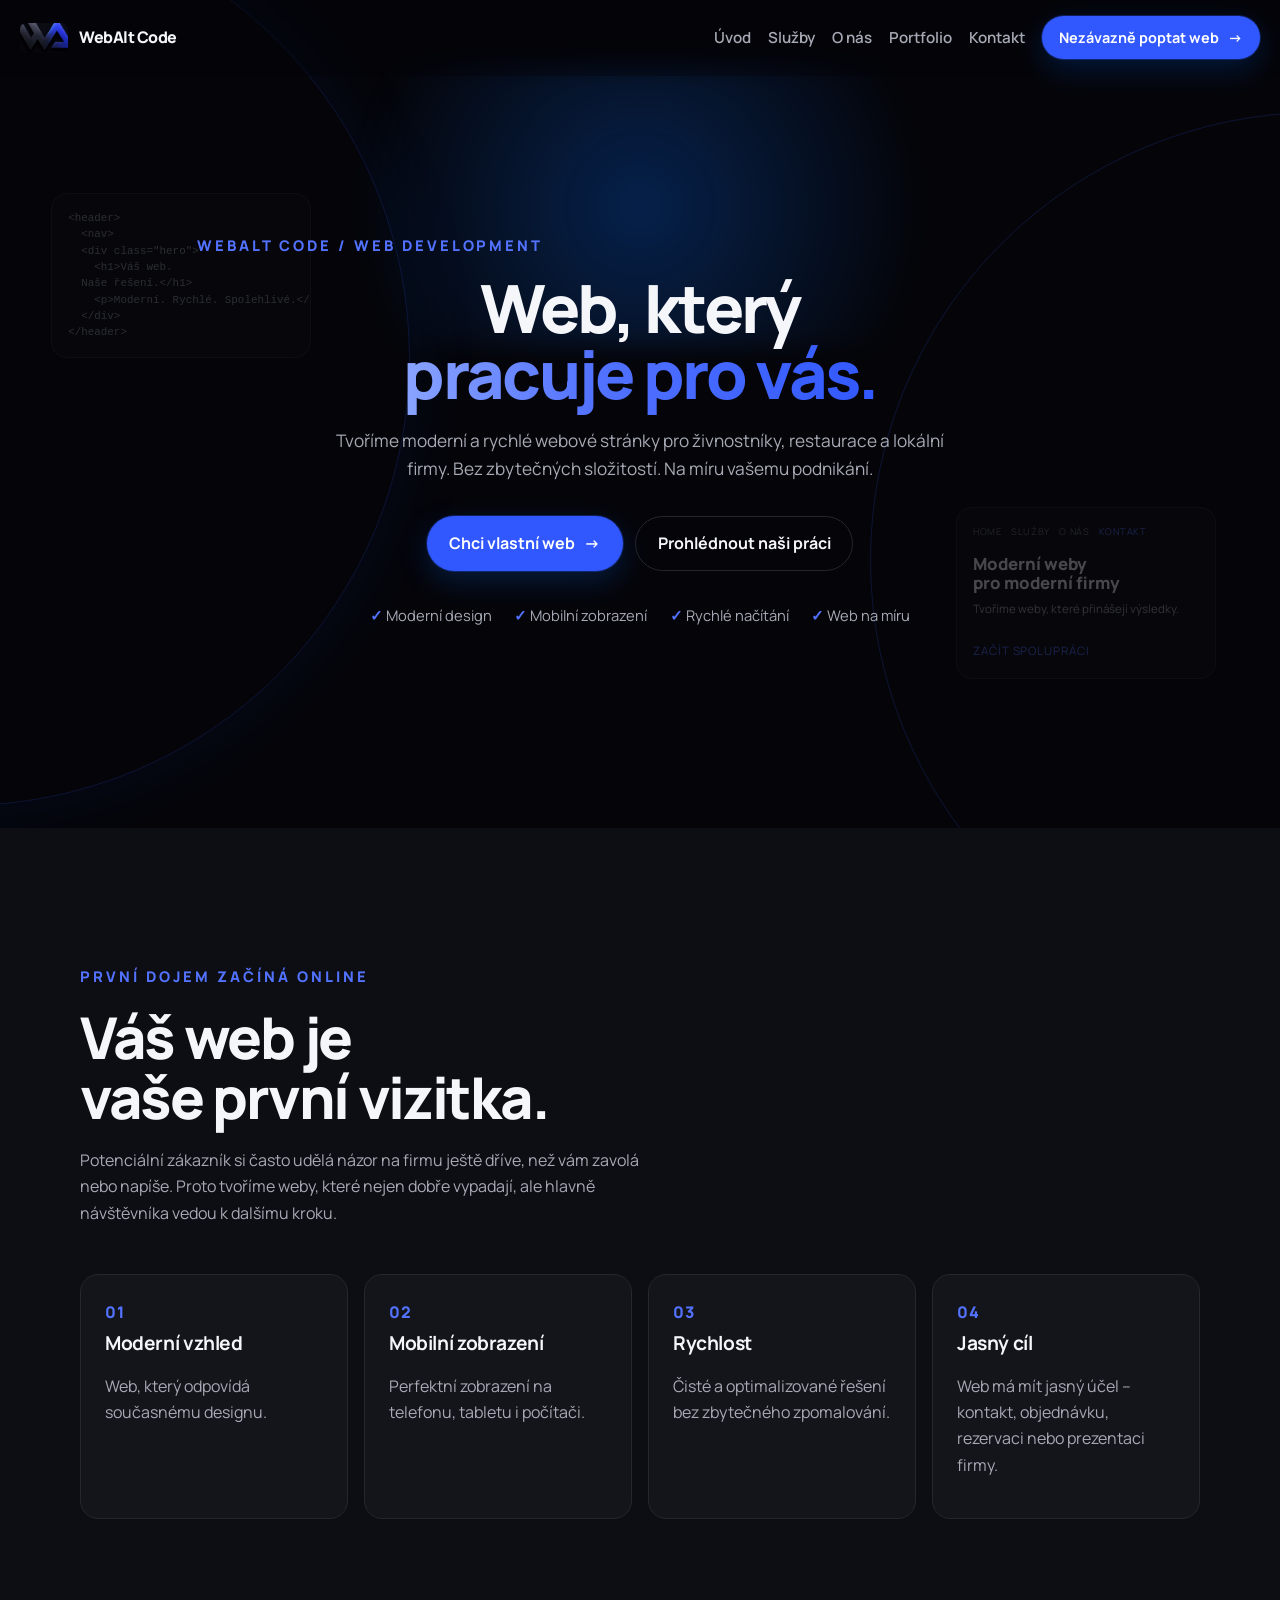
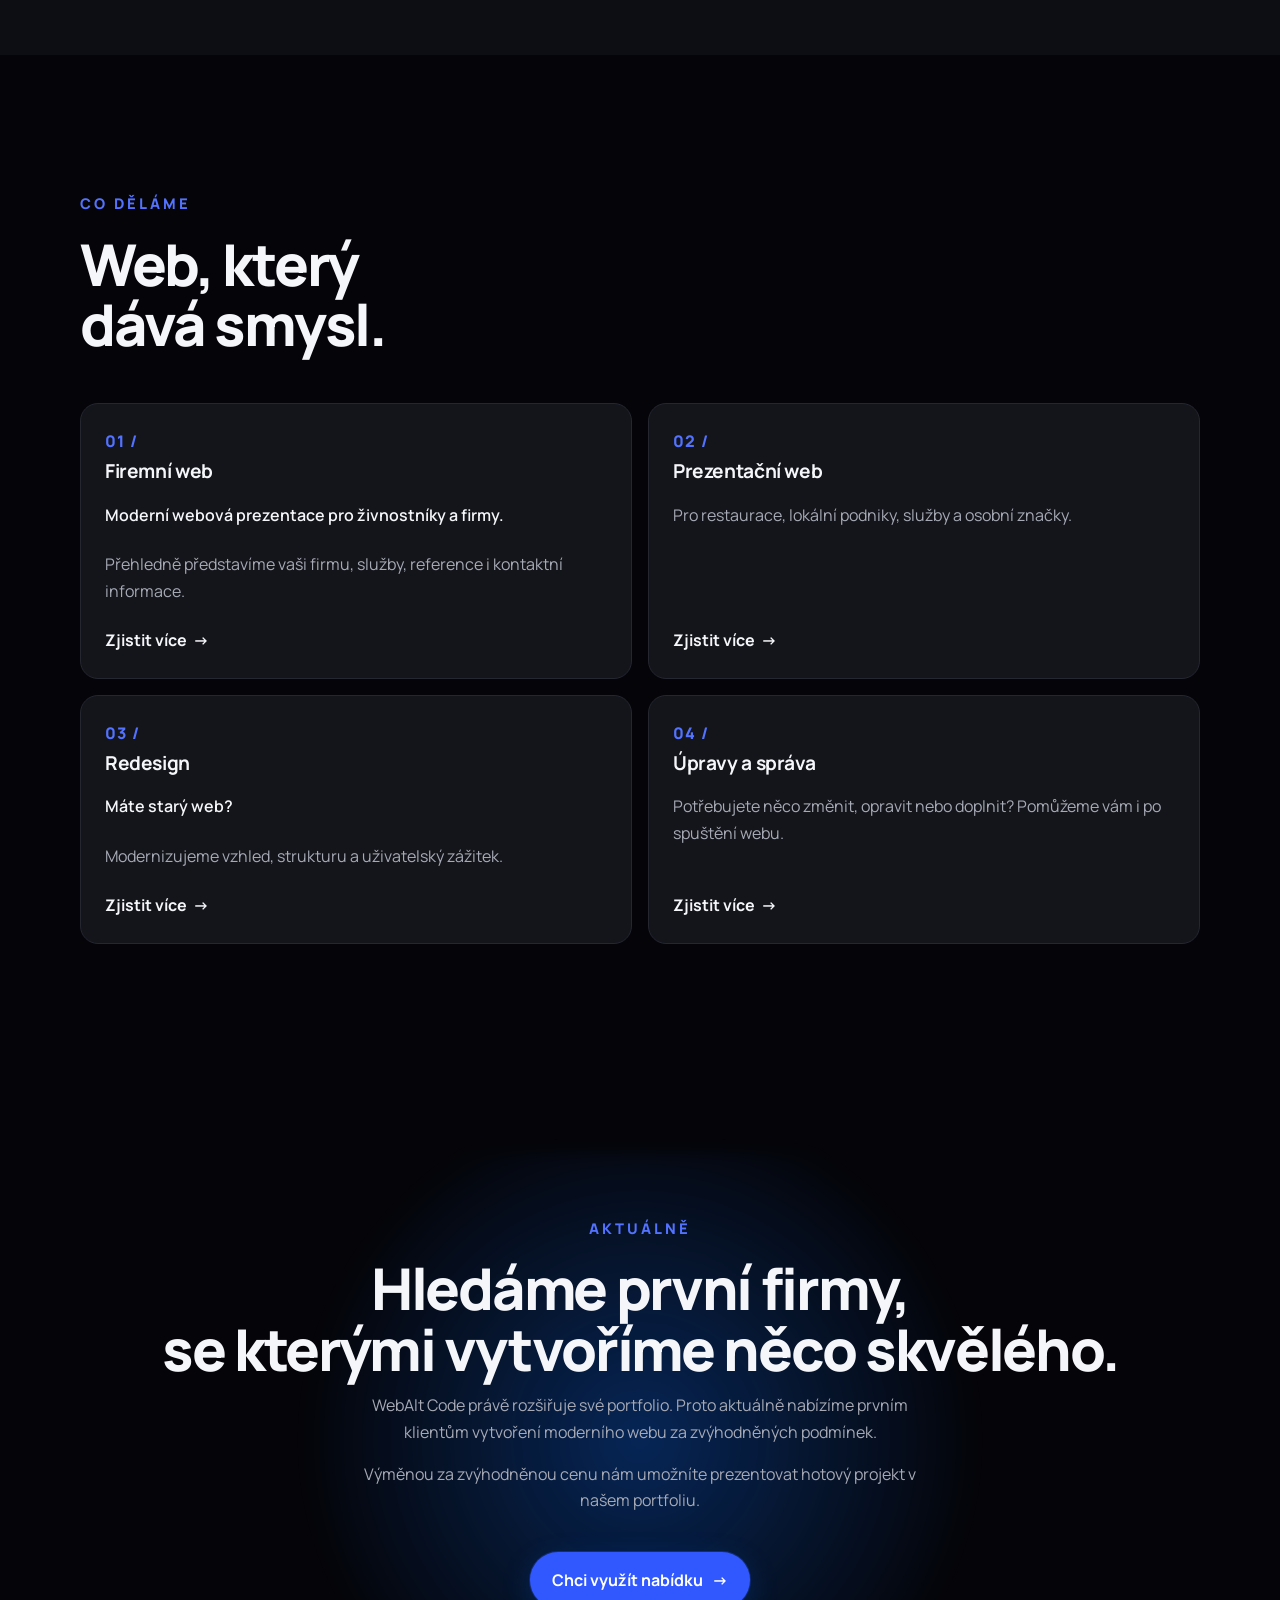
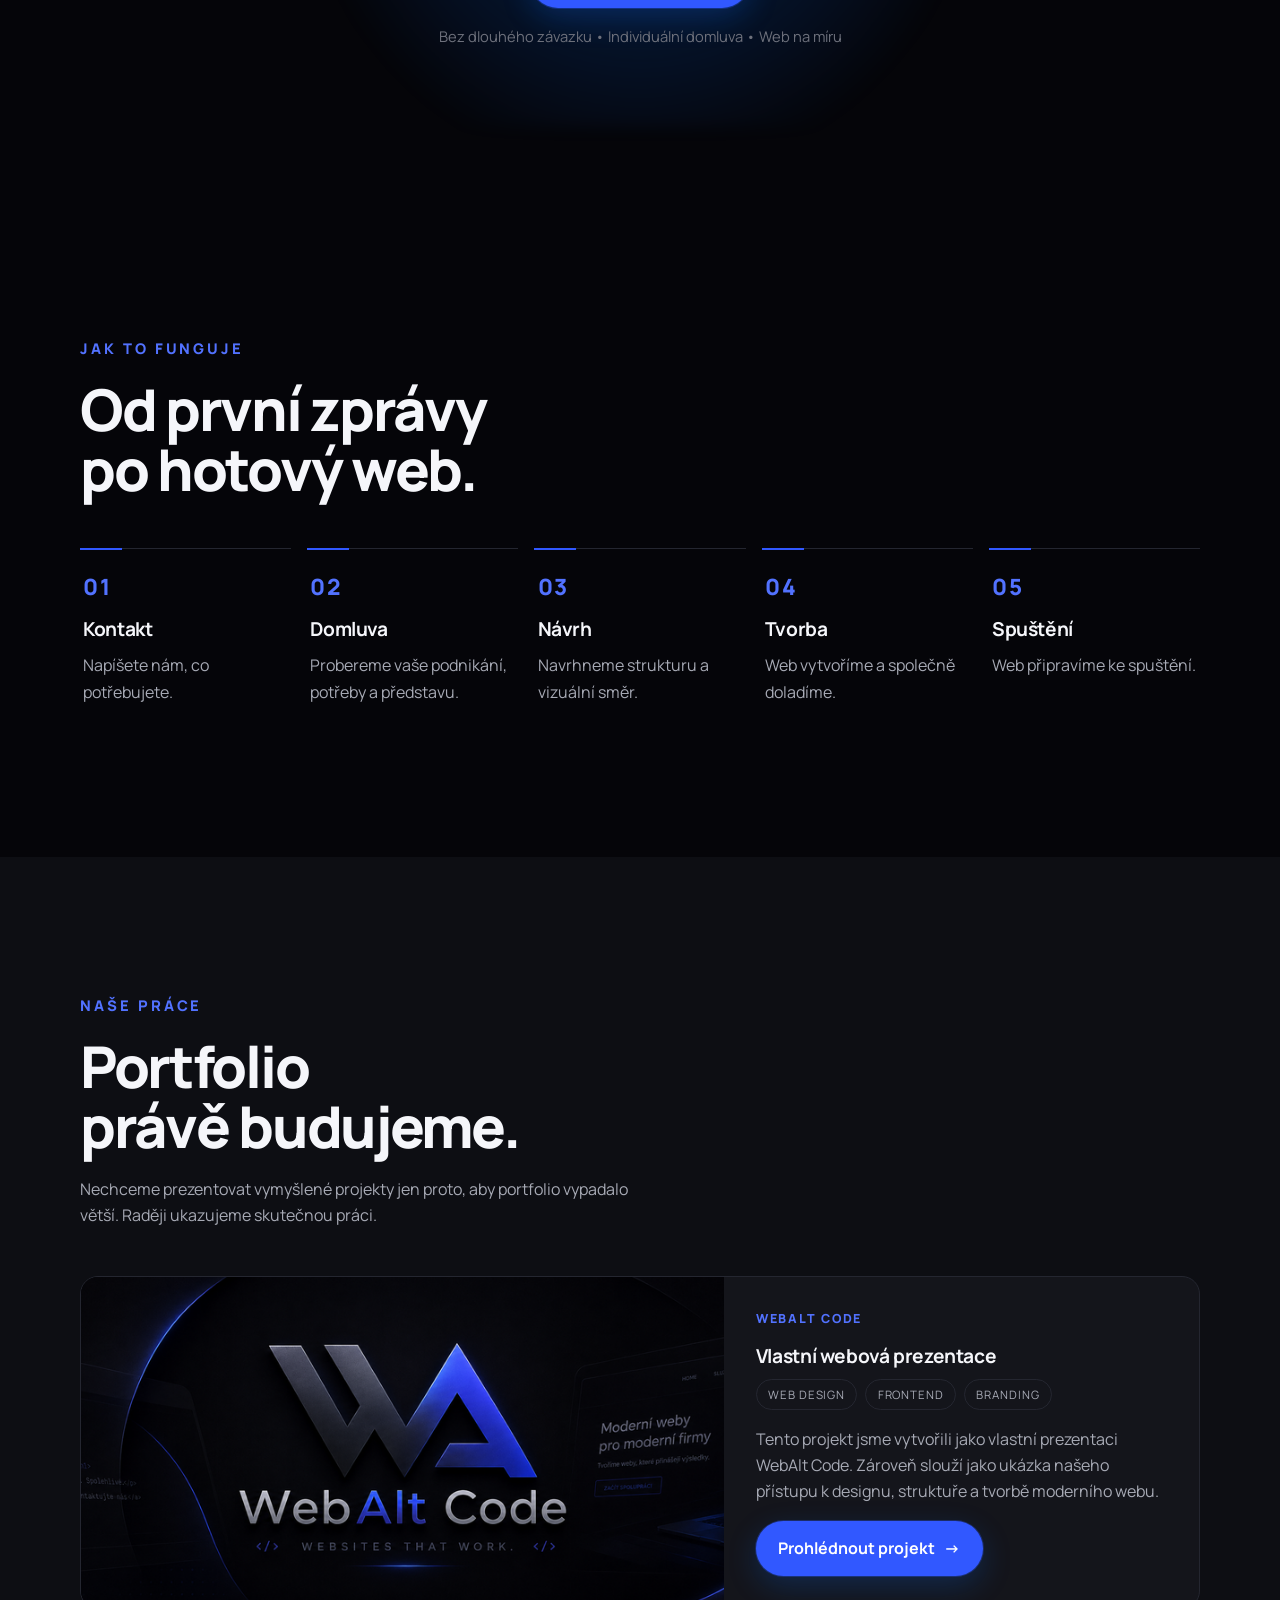
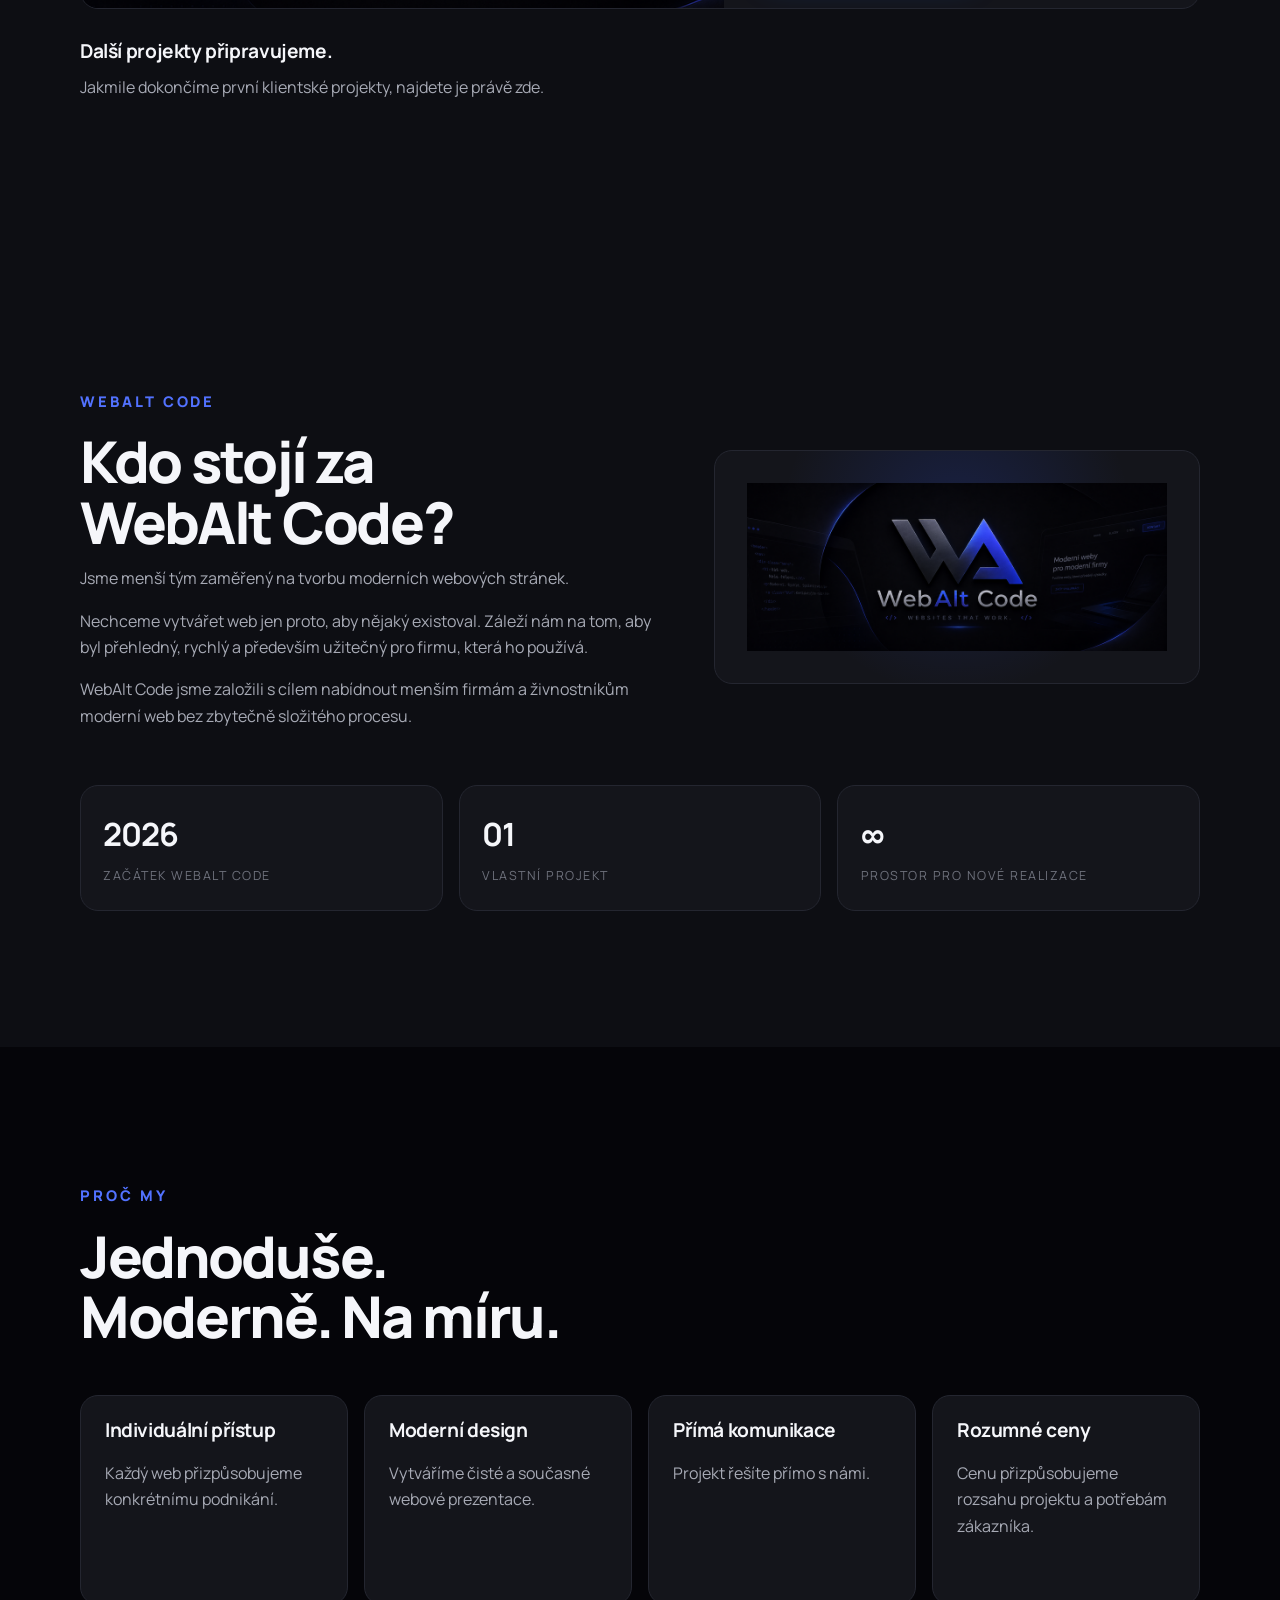
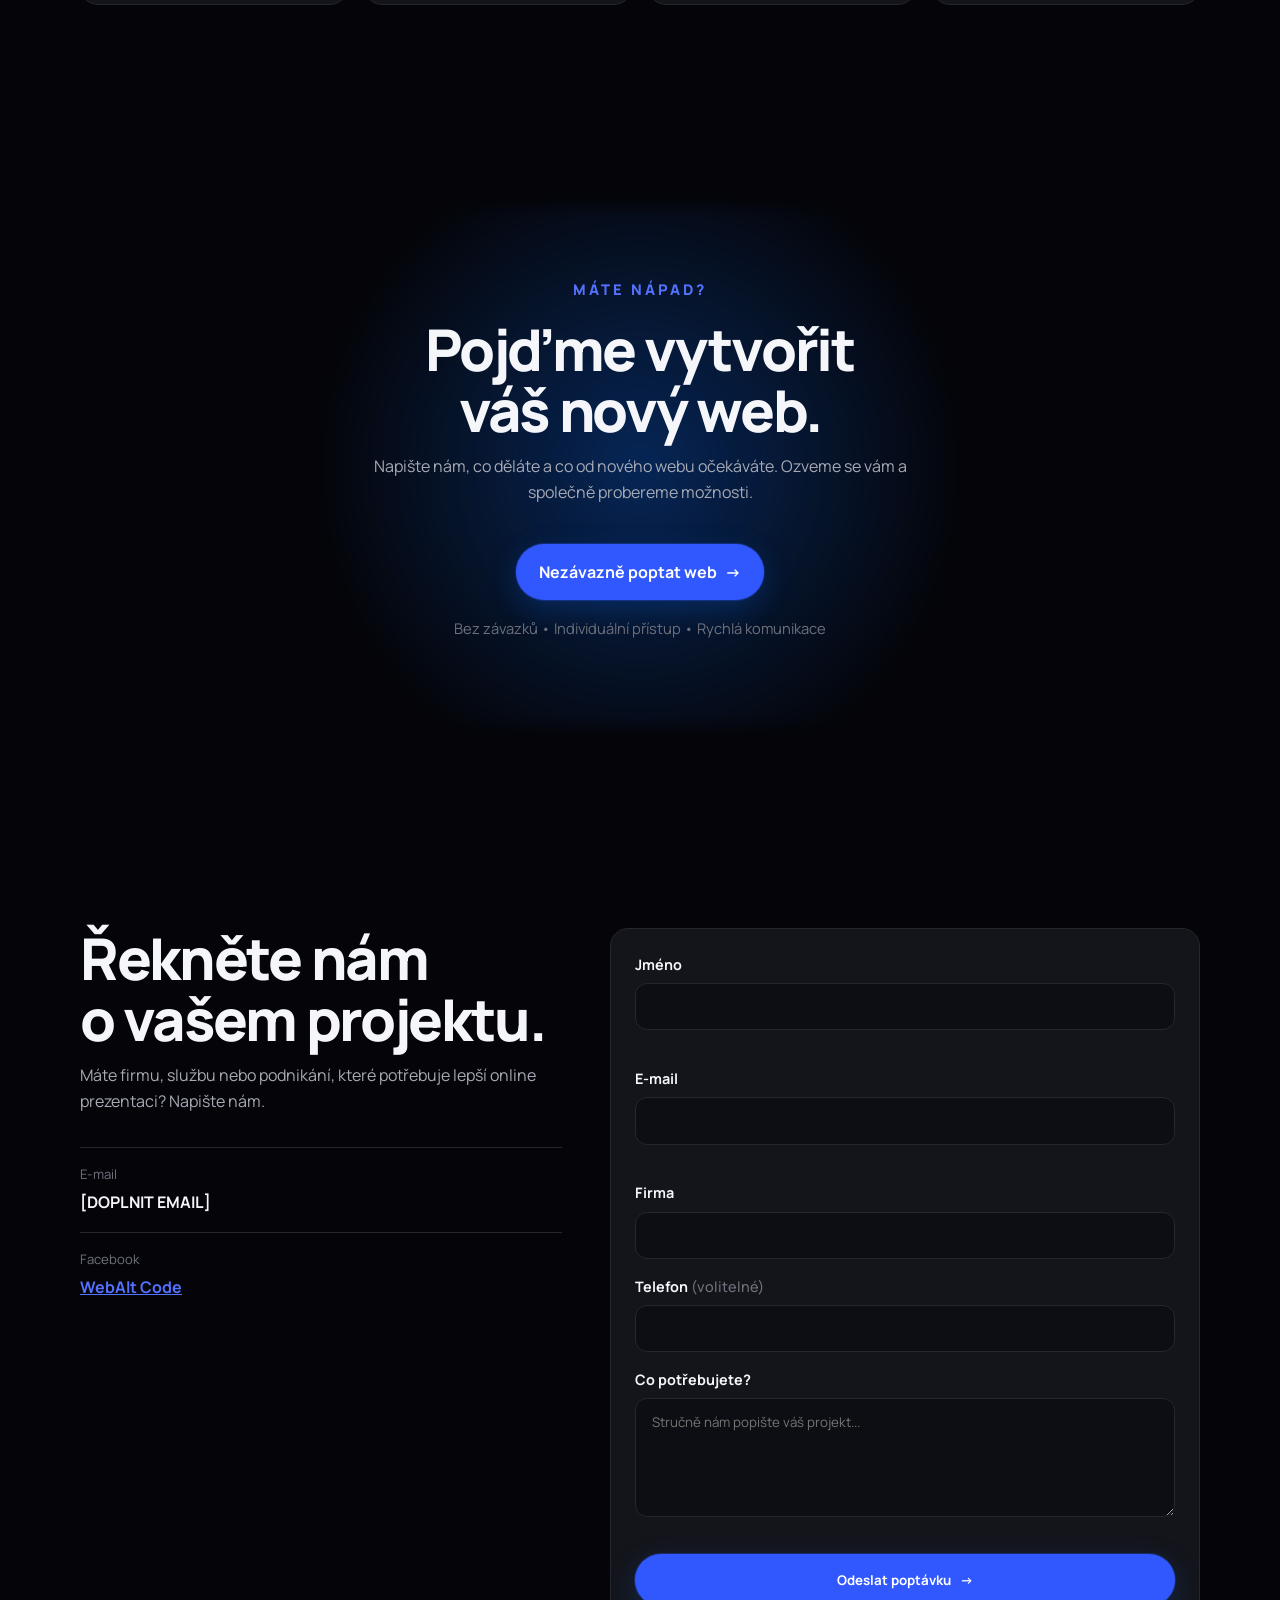
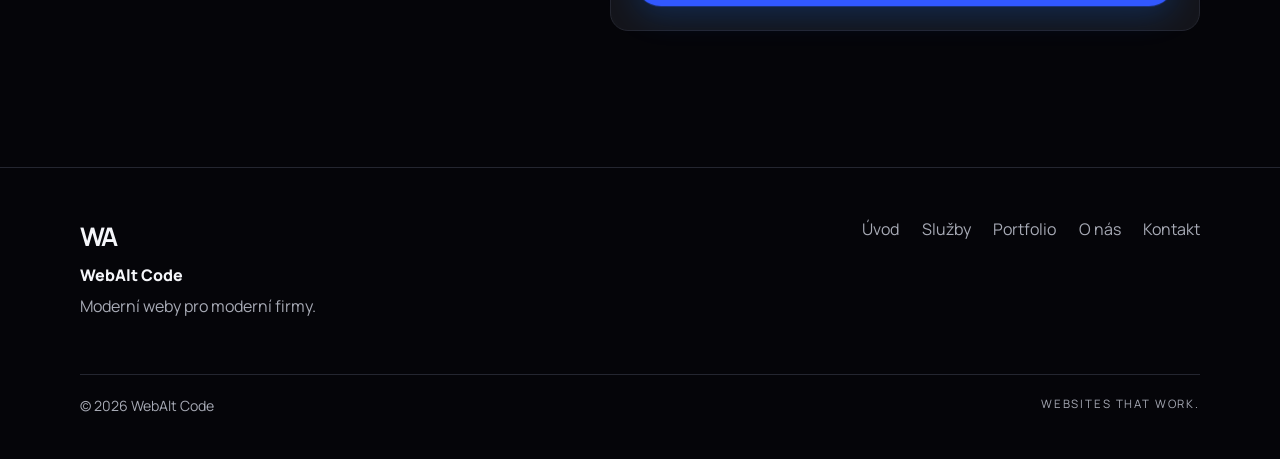
==== index.html @ 5692c3ef "Add files via upload" ====
<!DOCTYPE html>
<html lang="cs">
<head>
  <meta charset="UTF-8">
  <meta name="viewport" content="width=device-width, initial-scale=1.0">
  <title>WebAlt Code | Moderní webové stránky pro firmy a živnostníky</title>
  <meta name="description" content="Tvoříme moderní, rychlé a responzivní webové stránky pro živnostníky, firmy, restaurace a lokální podniky.">
  <meta name="theme-color" content="#050509">
  <link rel="canonical" href="./index.html">

  <!-- Open Graph -->
  <meta property="og:type" content="website">
  <meta property="og:locale" content="cs_CZ">
  <meta property="og:title" content="WebAlt Code | Moderní webové stránky pro firmy a živnostníky">
  <meta property="og:description" content="Tvoříme moderní, rychlé a responzivní webové stránky pro živnostníky, firmy, restaurace a lokální podniky.">
  <meta property="og:image" content="./images/facebook-cover.png">
  <meta property="og:site_name" content="WebAlt Code">

  <!-- Twitter / X -->
  <meta name="twitter:card" content="summary_large_image">
  <meta name="twitter:title" content="WebAlt Code | Moderní webové stránky pro firmy a živnostníky">
  <meta name="twitter:description" content="Tvoříme moderní, rychlé a responzivní webové stránky pro živnostníky, firmy, restaurace a lokální podniky.">
  <meta name="twitter:image" content="./images/facebook-cover.png">

  <link rel="icon" type="image/svg+xml" href="./images/favicon.svg">
  <link rel="preconnect" href="https://fonts.googleapis.com">
  <link rel="preconnect" href="https://fonts.gstatic.com" crossorigin>
  <link href="https://fonts.googleapis.com/css2?family=Manrope:wght@400;500;600;700;800&display=swap" rel="stylesheet">
  <link rel="stylesheet" href="./style.css">
  <script>document.documentElement.classList.add("js");</script>
</head>
<body>
  <!-- Přeskočení navigace pro klávesnici a čtečky -->
  <a class="skip-link" href="#obsah">Přeskočit na obsah</a>

  <header class="site-header" id="site-header">
    <div class="header-inner">
      <a class="brand" href="#uvod" aria-label="WebAlt Code – úvod">
        <span class="brand__mark" aria-hidden="true"></span>
        <span class="brand__name">WebAlt Code</span>
      </a>

      <div class="header-actions">
        <nav class="nav" id="site-nav" aria-label="Hlavní navigace">
          <ul class="nav__list">
            <li><a class="nav__link" href="#uvod">Úvod</a></li>
            <li><a class="nav__link" href="#sluzby">Služby</a></li>
            <li><a class="nav__link" href="#o-nas">O nás</a></li>
            <li><a class="nav__link" href="#portfolio">Portfolio</a></li>
            <li><a class="nav__link" href="#kontakt">Kontakt</a></li>
            <li class="nav__cta">
              <a class="btn btn--primary" href="#kontakt">
                Nezávazně poptat web
                <span class="btn__arrow" aria-hidden="true">→</span>
              </a>
            </li>
          </ul>
        </nav>

        <a class="btn btn--primary btn--header" href="#kontakt">
          Nezávazně poptat web
          <span class="btn__arrow" aria-hidden="true">→</span>
        </a>
      </div>

      <button class="menu-toggle" id="menu-toggle" type="button" aria-expanded="false" aria-controls="site-nav" aria-label="Otevřít menu">
        <span></span>
        <span></span>
        <span></span>
      </button>
    </div>
  </header>

  <main id="obsah">
    <!-- HERO -->
    <section class="hero" id="uvod">
      <div class="hero__glow" aria-hidden="true"></div>
      <div class="hero__arc hero__arc--left" aria-hidden="true"></div>
      <div class="hero__arc hero__arc--right" aria-hidden="true"></div>

      <!-- Decentní vizuální scéna inspirovaná Facebook bannerem značky -->
      <aside class="hero__scene hero__scene--code" aria-hidden="true">
        <pre class="code-panel"><code>&lt;header&gt;
  &lt;nav&gt;
  &lt;div class="hero"&gt;
    &lt;h1&gt;Váš web.
  Naše řešení.&lt;/h1&gt;
    &lt;p&gt;Moderní. Rychlé. Spolehlivé.&lt;/p&gt;
  &lt;/div&gt;
&lt;/header&gt;</code></pre>
      </aside>
      <aside class="hero__scene hero__scene--ui" aria-hidden="true">
        <div class="ui-panel">
          <div class="ui-panel__bar">
            <span>HOME</span><span>SLUŽBY</span><span>O NÁS</span><span class="is-accent">KONTAKT</span>
          </div>
          <p class="ui-panel__title">Moderní weby<br>pro moderní firmy</p>
          <p class="ui-panel__text">Tvoříme weby, které přinášejí výsledky.</p>
          <span class="ui-panel__chip">ZAČÍT SPOLUPRÁCI</span>
        </div>
      </aside>

      <div class="container hero__content">
        <p class="eyebrow reveal">WEBALT CODE / WEB DEVELOPMENT</p>
        <h1 class="hero__title reveal">
          Web, který<br>
          <span class="text-accent">pracuje pro vás.</span>
        </h1>
        <p class="hero__lead reveal">
          Tvoříme moderní a rychlé webové stránky pro živnostníky, restaurace a lokální firmy. Bez zbytečných složitostí. Na míru vašemu podnikání.
        </p>
        <div class="hero__actions reveal">
          <a class="btn btn--primary" href="#kontakt">
            Chci vlastní web
            <span class="btn__arrow" aria-hidden="true">→</span>
          </a>
          <a class="btn btn--ghost" href="#portfolio">Prohlédnout naši práci</a>
        </div>
        <ul class="hero__perks reveal">
          <li>Moderní design</li>
          <li>Mobilní zobrazení</li>
          <li>Rychlé načítání</li>
          <li>Web na míru</li>
        </ul>
      </div>
    </section>

    <!-- PROČ WEB -->
    <section class="section section--alt" id="proc-web">
      <div class="container">
        <div class="section-head reveal">
          <p class="eyebrow">PRVNÍ DOJEM ZAČÍNÁ ONLINE</p>
          <h2>Váš web je<br>vaše první vizitka.</h2>
          <p class="section-head__text">
            Potenciální zákazník si často udělá názor na firmu ještě dříve, než vám zavolá nebo napíše. Proto tvoříme weby, které nejen dobře vypadají, ale hlavně návštěvníka vedou k dalšímu kroku.
          </p>
        </div>
        <div class="card-grid">
          <article class="info-card reveal">
            <span class="info-card__num">01</span>
            <h3>Moderní vzhled</h3>
            <p>Web, který odpovídá současnému designu.</p>
          </article>
          <article class="info-card reveal">
            <span class="info-card__num">02</span>
            <h3>Mobilní zobrazení</h3>
            <p>Perfektní zobrazení na telefonu, tabletu i počítači.</p>
          </article>
          <article class="info-card reveal">
            <span class="info-card__num">03</span>
            <h3>Rychlost</h3>
            <p>Čisté a optimalizované řešení bez zbytečného zpomalování.</p>
          </article>
          <article class="info-card reveal">
            <span class="info-card__num">04</span>
            <h3>Jasný cíl</h3>
            <p>Web má mít jasný účel – kontakt, objednávku, rezervaci nebo prezentaci firmy.</p>
          </article>
        </div>
      </div>
    </section>

    <!-- SLUŽBY -->
    <section class="section" id="sluzby">
      <div class="container">
        <div class="section-head reveal">
          <p class="eyebrow">CO DĚLÁME</p>
          <h2>Web, který<br>dává smysl.</h2>
        </div>
        <div class="service-grid">
          <article class="service-card reveal">
            <span class="service-card__index">01 /</span>
            <h3>Firemní web</h3>
            <p class="service-card__lead">Moderní webová prezentace pro živnostníky a firmy.</p>
            <p>Přehledně představíme vaši firmu, služby, reference i kontaktní informace.</p>
            <a class="text-link" href="#kontakt">Zjistit více <span aria-hidden="true">→</span></a>
          </article>
          <article class="service-card reveal">
            <span class="service-card__index">02 /</span>
            <h3>Prezentační web</h3>
            <p>Pro restaurace, lokální podniky, služby a osobní značky.</p>
            <a class="text-link" href="#kontakt">Zjistit více <span aria-hidden="true">→</span></a>
          </article>
          <article class="service-card reveal">
            <span class="service-card__index">03 /</span>
            <h3>Redesign</h3>
            <p class="service-card__lead">Máte starý web?</p>
            <p>Modernizujeme vzhled, strukturu a uživatelský zážitek.</p>
            <a class="text-link" href="#kontakt">Zjistit více <span aria-hidden="true">→</span></a>
          </article>
          <article class="service-card reveal">
            <span class="service-card__index">04 /</span>
            <h3>Úpravy a správa</h3>
            <p>Potřebujete něco změnit, opravit nebo doplnit? Pomůžeme vám i po spuštění webu.</p>
            <a class="text-link" href="#kontakt">Zjistit více <span aria-hidden="true">→</span></a>
          </article>
        </div>
      </div>
    </section>

    <!-- PRVNÍ KLIENTI -->
    <section class="offer" id="nabidka">
      <div class="offer__glow" aria-hidden="true"></div>
      <div class="container offer__inner reveal">
        <p class="eyebrow">AKTUÁLNĚ</p>
        <h2>Hledáme první firmy,<br>se kterými vytvoříme něco skvělého.</h2>
        <p>
          WebAlt Code právě rozšiřuje své portfolio. Proto aktuálně nabízíme prvním klientům vytvoření moderního webu za zvýhodněných podmínek.
        </p>
        <p>
          Výměnou za zvýhodněnou cenu nám umožníte prezentovat hotový projekt v našem portfoliu.
        </p>
        <a class="btn btn--primary" href="#kontakt" data-prefill="Mám zájem o nabídku pro první klienty.">
          Chci využít nabídku
          <span class="btn__arrow" aria-hidden="true">→</span>
        </a>
        <p class="micro-copy">Bez dlouhého závazku • Individuální domluva • Web na míru</p>
      </div>
    </section>

    <!-- JAK TO FUNGUJE -->
    <section class="section" id="spoluprace">
      <div class="container">
        <div class="section-head reveal">
          <p class="eyebrow">JAK TO FUNGUJE</p>
          <h2>Od první zprávy<br>po hotový web.</h2>
        </div>
        <ol class="timeline">
          <li class="timeline__item reveal">
            <span class="timeline__num">01</span>
            <div>
              <h3>Kontakt</h3>
              <p>Napíšete nám, co potřebujete.</p>
            </div>
          </li>
          <li class="timeline__item reveal">
            <span class="timeline__num">02</span>
            <div>
              <h3>Domluva</h3>
              <p>Probereme vaše podnikání, potřeby a představu.</p>
            </div>
          </li>
          <li class="timeline__item reveal">
            <span class="timeline__num">03</span>
            <div>
              <h3>Návrh</h3>
              <p>Navrhneme strukturu a vizuální směr.</p>
            </div>
          </li>
          <li class="timeline__item reveal">
            <span class="timeline__num">04</span>
            <div>
              <h3>Tvorba</h3>
              <p>Web vytvoříme a společně doladíme.</p>
            </div>
          </li>
          <li class="timeline__item reveal">
            <span class="timeline__num">05</span>
            <div>
              <h3>Spuštění</h3>
              <p>Web připravíme ke spuštění.</p>
            </div>
          </li>
        </ol>
      </div>
    </section>

    <!-- PORTFOLIO -->
    <section class="section section--alt" id="portfolio">
      <div class="container">
        <div class="section-head reveal">
          <p class="eyebrow">NAŠE PRÁCE</p>
          <h2>Portfolio<br>právě budujeme.</h2>
          <p class="section-head__text">
            Nechceme prezentovat vymyšlené projekty jen proto, aby portfolio vypadalo větší. Raději ukazujeme skutečnou práci.
          </p>
        </div>

        <article class="portfolio-card reveal">
          <div class="portfolio-card__visual" data-parallax>
            <img src="./images/facebook-cover.png" alt="Vizuál webu WebAlt Code – logo WA, tmavé pozadí a modré světlo" width="1983" height="793" loading="lazy">
          </div>
          <div class="portfolio-card__body">
            <p class="portfolio-card__name">WEBALT CODE</p>
            <h3>Vlastní webová prezentace</h3>
            <ul class="tags">
              <li>WEB DESIGN</li>
              <li>FRONTEND</li>
              <li>BRANDING</li>
            </ul>
            <p>
              Tento projekt jsme vytvořili jako vlastní prezentaci WebAlt Code. Zároveň slouží jako ukázka našeho přístupu k designu, struktuře a tvorbě moderního webu.
            </p>
            <a class="btn btn--primary" href="#uvod">
              Prohlédnout projekt
              <span class="btn__arrow" aria-hidden="true">→</span>
            </a>
          </div>
        </article>

        <div class="portfolio-note reveal">
          <h3>Další projekty připravujeme.</h3>
          <p>Jakmile dokončíme první klientské projekty, najdete je právě zde.</p>
        </div>
      </div>
    </section>

    <!-- O NÁS -->
    <section class="section" id="o-nas">
      <div class="container about">
        <div class="about__copy reveal">
          <p class="eyebrow">WEBALT CODE</p>
          <h2>Kdo stojí za<br>WebAlt Code?</h2>
          <p>Jsme menší tým zaměřený na tvorbu moderních webových stránek.</p>
          <p>Nechceme vytvářet web jen proto, aby nějaký existoval. Záleží nám na tom, aby byl přehledný, rychlý a především užitečný pro firmu, která ho používá.</p>
          <p>WebAlt Code jsme založili s cílem nabídnout menším firmám a živnostníkům moderní web bez zbytečně složitého procesu.</p>
        </div>
        <div class="about__visual reveal">
          <img src="./images/facebook-cover.png" alt="Logo WebAlt Code" width="1983" height="793" loading="lazy">
        </div>
      </div>
      <div class="container facts">
        <article class="fact reveal">
          <strong>2026</strong>
          <span>ZAČÁTEK WEBALT CODE</span>
        </article>
        <article class="fact reveal">
          <strong>01</strong>
          <span>VLASTNÍ PROJEKT</span>
        </article>
        <article class="fact reveal">
          <strong>∞</strong>
          <span>PROSTOR PRO NOVÉ REALIZACE</span>
        </article>
      </div>
    </section>

    <!-- PROČ MY -->
    <section class="section section--alt" id="proc-my">
      <div class="container">
        <div class="section-head reveal">
          <p class="eyebrow">PROČ MY</p>
          <h2>Jednoduše.<br>Moderně. Na míru.</h2>
        </div>
        <div class="why-grid">
          <article class="why-card reveal">
            <h3>Individuální přístup</h3>
            <p>Každý web přizpůsobujeme konkrétnímu podnikání.</p>
          </article>
          <article class="why-card reveal">
            <h3>Moderní design</h3>
            <p>Vytváříme čisté a současné webové prezentace.</p>
          </article>
          <article class="why-card reveal">
            <h3>Přímá komunikace</h3>
            <p>Projekt řešíte přímo s námi.</p>
          </article>
          <article class="why-card reveal">
            <h3>Rozumné ceny</h3>
            <p>Cenu přizpůsobujeme rozsahu projektu a potřebám zákazníka.</p>
          </article>
        </div>
      </div>
    </section>

    <!-- HLAVNÍ CTA -->
    <section class="final-cta" id="poptavka">
      <div class="final-cta__glow" aria-hidden="true"></div>
      <div class="container final-cta__inner reveal">
        <p class="eyebrow">MÁTE NÁPAD?</p>
        <h2>Pojďme vytvořit<br>váš nový web.</h2>
        <p>Napište nám, co děláte a co od nového webu očekáváte. Ozveme se vám a společně probereme možnosti.</p>
        <a class="btn btn--primary" href="#kontakt">
          Nezávazně poptat web
          <span class="btn__arrow" aria-hidden="true">→</span>
        </a>
        <p class="micro-copy">Bez závazků • Individuální přístup • Rychlá komunikace</p>
      </div>
    </section>

    <!-- KONTAKT -->
    <section class="section" id="kontakt">
      <div class="container contact">
        <div class="contact__info reveal">
          <h2>Řekněte nám<br>o vašem projektu.</h2>
          <p>Máte firmu, službu nebo podnikání, které potřebuje lepší online prezentaci? Napište nám.</p>
          <ul class="contact-list">
            <li>
              <span>E-mail</span>
              <strong>[DOPLNIT EMAIL]</strong>
            </li>
            <li>
              <span>Facebook</span>
              <a href="https://www.facebook.com/profile.php?id=61593033209825&locale=cs_CZ" target="_blank" rel="noopener noreferrer">WebAlt Code</a>
            </li>
          </ul>
        </div>

        <form class="contact-form reveal" id="contact-form" novalidate>
          <div class="form-row">
            <label for="name">Jméno</label>
            <input id="name" name="name" type="text" autocomplete="name" required>
            <p class="field-error" data-error-for="name"></p>
          </div>
          <div class="form-row">
            <label for="email">E-mail</label>
            <input id="email" name="email" type="email" autocomplete="email" required>
            <p class="field-error" data-error-for="email"></p>
          </div>
          <div class="form-row">
            <label for="company">Firma</label>
            <input id="company" name="company" type="text" autocomplete="organization">
          </div>
          <div class="form-row">
            <label for="phone">Telefon <span class="optional">(volitelné)</span></label>
            <input id="phone" name="phone" type="tel" autocomplete="tel">
          </div>
          <div class="form-row">
            <label for="message">Co potřebujete?</label>
            <textarea id="message" name="message" rows="5" required placeholder="Stručně nám popište váš projekt..."></textarea>
            <p class="field-error" data-error-for="message"></p>
          </div>
          <button class="btn btn--primary btn--full" type="submit">
            Odeslat poptávku
            <span class="btn__arrow" aria-hidden="true">→</span>
          </button>
          <p class="form-success" id="form-success" role="status" aria-live="polite" hidden>
            Děkujeme za zprávu. Ozveme se vám co nejdříve.
          </p>
        </form>
      </div>
    </section>
  </main>

  <footer class="site-footer">
    <div class="container footer-top">
      <div class="footer-brand">
        <strong class="footer-wa">WA</strong>
        <p class="footer-name">WebAlt Code</p>
        <p>Moderní weby pro moderní firmy.</p>
      </div>
      <nav aria-label="Patička">
        <ul class="footer-nav">
          <li><a href="#uvod">Úvod</a></li>
          <li><a href="#sluzby">Služby</a></li>
          <li><a href="#portfolio">Portfolio</a></li>
          <li><a href="#o-nas">O nás</a></li>
          <li><a href="#kontakt">Kontakt</a></li>
        </ul>
      </nav>
    </div>
    <div class="container footer-bottom">
      <p>© 2026 WebAlt Code</p>
      <p class="footer-tagline">WEBSITES THAT WORK.</p>
    </div>
  </footer>

  <script src="./script.js"></script>
</body>
</html>
---- style.css ----
/* ==========================================================================
   WebAlt Code — statický web
   Pouze CSS3. Žádný framework.
   ========================================================================== */

:root {
  --bg: #050509;
  --bg-alt: #0d0e13;
  --card: #14151b;
  --border: #242630;
  --blue: #3158ff;
  --blue-2: #5272ff;
  --glow: #0a6cfa;
  --text: #f5f6fa;
  --text-2: #a7aab5;
  --muted: #6e717c;
  --radius: 18px;
  --header-h: 76px;
  --font: "Manrope", Inter, "Segoe UI", sans-serif;
  --ease: cubic-bezier(0.22, 1, 0.36, 1);
}

*,
*::before,
*::after {
  box-sizing: border-box;
}

html {
  scroll-behavior: smooth;
}

body {
  margin: 0;
  font-family: var(--font);
  background: var(--bg);
  color: var(--text);
  line-height: 1.65;
  -webkit-font-smoothing: antialiased;
}

img {
  max-width: 100%;
  height: auto;
  display: block;
}

a {
  color: inherit;
}

button,
input,
textarea {
  font-family: inherit;
}

.skip-link {
  position: absolute;
  left: 1rem;
  top: -4rem;
  z-index: 1000;
  background: var(--blue);
  color: #fff;
  padding: 0.7rem 1rem;
  border-radius: 10px;
}

.skip-link:focus {
  top: 1rem;
}

.container {
  width: min(1120px, calc(100% - 2.5rem));
  margin-inline: auto;
}

/* -------------------------------------------------------------------------- */
/* Typografie */
/* -------------------------------------------------------------------------- */

h1,
h2,
h3 {
  margin: 0 0 0.8rem;
  letter-spacing: -0.04em;
  line-height: 1.05;
}

h1 {
  font-size: clamp(2.4rem, 5.2vw, 4.4rem);
  font-weight: 800;
  line-height: 0.98;
}

h2 {
  font-size: clamp(2rem, 4.6vw, 3.6rem);
  font-weight: 800;
}

h3 {
  font-size: 1.2rem;
  font-weight: 700;
  letter-spacing: -0.02em;
}

p {
  margin: 0 0 1rem;
  color: var(--text-2);
  max-width: 58ch;
}

.eyebrow {
  margin: 0 0 1.15rem;
  font-size: 0.92rem;
  font-weight: 800;
  letter-spacing: 0.2em;
  color: var(--blue-2);
}

.text-accent {
  background: linear-gradient(90deg, #8aa4ff 0%, var(--blue-2) 40%, var(--blue) 100%);
  -webkit-background-clip: text;
  background-clip: text;
  color: transparent;
}

.section-head {
  margin-bottom: 3rem;
  max-width: 700px;
}

.section-head__text {
  margin-top: 1.2rem;
}

.micro-copy {
  color: var(--muted);
  font-size: 0.92rem;
}

/* -------------------------------------------------------------------------- */
/* Tlačítka */
/* -------------------------------------------------------------------------- */

.btn {
  display: inline-flex;
  align-items: center;
  justify-content: center;
  gap: 0.55rem;
  min-height: 52px;
  padding: 0.85rem 1.35rem;
  border-radius: 999px;
  border: 1px solid transparent;
  text-decoration: none;
  font-weight: 700;
  transition: background 0.25s var(--ease), border-color 0.25s var(--ease), box-shadow 0.25s var(--ease), transform 0.25s var(--ease);
}

.btn--primary {
  background: var(--blue);
  color: #fff;
  box-shadow: 0 0 0 1px rgba(49, 88, 255, 0.3), 0 10px 30px rgba(10, 108, 250, 0.22);
}

.btn--primary:hover,
.btn--primary:focus-visible {
  background: var(--blue-2);
  box-shadow: 0 0 28px rgba(10, 108, 250, 0.45);
}

.btn--ghost {
  background: transparent;
  border-color: var(--border);
  color: var(--text);
}

.btn--ghost:hover,
.btn--ghost:focus-visible {
  border-color: var(--blue-2);
  box-shadow: 0 0 0 1px rgba(82, 114, 255, 0.35);
}

.btn--full {
  width: 100%;
}

.btn__arrow {
  display: inline-block;
  transition: transform 0.25s var(--ease);
}

.btn:hover .btn__arrow,
.btn:focus-visible .btn__arrow,
.text-link:hover span,
.text-link:focus-visible span {
  transform: translateX(4px);
}

.text-link {
  display: inline-flex;
  align-items: center;
  gap: 0.35rem;
  margin-top: auto;
  color: var(--text);
  font-weight: 700;
  text-decoration: none;
}

.text-link span {
  display: inline-block;
  transition: transform 0.25s var(--ease);
}

/* -------------------------------------------------------------------------- */
/* Header */
/* -------------------------------------------------------------------------- */

.site-header {
  position: fixed;
  top: 0;
  left: 0;
  right: 0;
  z-index: 100;
  height: var(--header-h);
  background: rgba(5, 5, 9, 0.35);
  border-bottom: 1px solid transparent;
  backdrop-filter: blur(0px);
  transition: background 0.3s var(--ease), border-color 0.3s var(--ease), backdrop-filter 0.3s var(--ease);
}

.site-header.is-scrolled {
  background: rgba(5, 5, 9, 0.88);
  border-bottom-color: var(--border);
  backdrop-filter: blur(16px);
}

.header-inner {
  width: 100%;
  height: 100%;
  margin: 0 auto;
  padding: 0 1.25rem;
  display: flex;
  align-items: center;
  justify-content: space-between;
  gap: 1rem;
}

.header-actions {
  display: flex;
  align-items: center;
  gap: 1.1rem;
}

.brand {
  display: flex;
  align-items: center;
  gap: 0.7rem;
  text-decoration: none;
  font-weight: 800;
  letter-spacing: -0.03em;
}

.brand__mark {
  width: 48px;
  height: 30px;
  flex-shrink: 0;
  border-radius: 6px;
  background: url("./images/facebook-cover.png") 50% 42% / 420% auto no-repeat;
}

.nav {
  margin-left: 0;
}

.nav__list {
  display: flex;
  gap: 1.05rem;
  list-style: none;
  margin: 0;
  padding: 0;
}

.nav__link {
  color: var(--text-2);
  text-decoration: none;
  font-size: 0.95rem;
  font-weight: 600;
}

.nav__link:hover,
.nav__link:focus-visible {
  color: var(--text);
}

.nav__cta {
  display: none;
}

.btn--header {
  min-height: 42px;
  padding: 0.55rem 1rem;
  white-space: nowrap;
  font-size: 0.9rem;
}

.menu-toggle {
  display: none;
  margin-left: auto;
  width: 44px;
  height: 44px;
  border: 1px solid var(--border);
  border-radius: 12px;
  background: var(--card);
  padding: 0;
}

.menu-toggle[aria-expanded="true"] span:nth-child(1) {
  transform: translateY(5.5px) rotate(45deg);
}

.menu-toggle[aria-expanded="true"] span:nth-child(2) {
  opacity: 0;
}

.menu-toggle[aria-expanded="true"] span:nth-child(3) {
  transform: translateY(-5.5px) rotate(-45deg);
}

.menu-toggle span {
  display: block;
  width: 18px;
  height: 1.5px;
  margin: 4px auto;
  background: var(--text);
  transition: transform 0.2s var(--ease), opacity 0.2s var(--ease);
}

/* -------------------------------------------------------------------------- */
/* Hero */
/* -------------------------------------------------------------------------- */

.hero {
  position: relative;
  min-height: 92vh;
  display: grid;
  place-items: center;
  overflow: hidden;
  isolation: isolate;
}

.hero__glow {
  position: absolute;
  inset: 8% 20% auto;
  height: 280px;
  background: radial-gradient(circle, rgba(10, 108, 250, 0.28), transparent 70%);
  filter: blur(12px);
  z-index: -2;
}

.hero__arc {
  position: absolute;
  width: 70vw;
  height: 70vw;
  border: 1px solid rgba(49, 88, 255, 0.18);
  border-radius: 50%;
  pointer-events: none;
  z-index: -1;
}

.hero__arc--left {
  left: -38vw;
  top: -10vh;
  box-shadow: 0 0 80px rgba(10, 108, 250, 0.08);
}

.hero__arc--right {
  right: -38vw;
  bottom: -20vh;
}

.hero__scene {
  position: absolute;
  width: min(260px, 22vw);
  opacity: 0.28;
  pointer-events: none;
  z-index: -1;
}

.hero__scene--code {
  left: 4%;
  top: 22%;
}

.hero__scene--ui {
  right: 5%;
  bottom: 18%;
}

.code-panel,
.ui-panel {
  border: 1px solid var(--border);
  background: rgba(13, 14, 19, 0.75);
  border-radius: 16px;
  padding: 1rem;
}

.code-panel {
  font-size: 0.68rem;
  color: #8d93a5;
  line-height: 1.5;
  overflow: hidden;
}

.ui-panel__bar {
  display: flex;
  gap: 0.55rem;
  font-size: 0.58rem;
  letter-spacing: 0.08em;
  color: var(--muted);
  margin-bottom: 0.9rem;
}

.ui-panel__bar .is-accent {
  color: var(--blue-2);
}

.ui-panel__title {
  color: var(--text);
  font-weight: 800;
  font-size: 1.05rem;
  line-height: 1.15;
  margin-bottom: 0.4rem;
}

.ui-panel__text,
.ui-panel__chip {
  font-size: 0.72rem;
}

.ui-panel__chip {
  display: inline-block;
  margin-top: 0.4rem;
  color: var(--blue-2);
  letter-spacing: 0.08em;
}

.hero__content {
  position: relative;
  z-index: 2;
  text-align: center;
  padding: 7rem 0 5rem;
}

.hero__lead {
  margin: 1.3rem auto 2rem;
  font-size: 1.08rem;
}

.hero__actions {
  display: flex;
  justify-content: center;
  flex-wrap: wrap;
  gap: 0.8rem;
  margin-bottom: 2rem;
}

.hero__perks {
  display: flex;
  justify-content: center;
  flex-wrap: wrap;
  gap: 0.7rem 1.4rem;
  padding: 0;
  margin: 0;
  list-style: none;
  color: var(--text-2);
  font-size: 0.92rem;
}

.hero__perks li::before {
  content: "✓ ";
  color: var(--blue-2);
  font-weight: 800;
}

/* -------------------------------------------------------------------------- */
/* Sekce a karty */
/* -------------------------------------------------------------------------- */

.section,
.hero,
.offer,
.final-cta {
  scroll-margin-top: 88px;
}

.section {
  padding: 8.5rem 0;
}

.section--alt,
#o-nas {
  background: var(--bg-alt);
}

#proc-my {
  background: var(--bg);
}

.card-grid,
.service-grid,
.why-grid {
  display: grid;
  gap: 1rem;
}

.card-grid,
.why-grid {
  grid-template-columns: repeat(4, 1fr);
}

.service-grid {
  grid-template-columns: repeat(2, 1fr);
}

.info-card,
.service-card,
.why-card,
.fact,
.portfolio-card,
.contact-form,
.about__visual {
  background: var(--card);
  border: 1px solid var(--border);
  border-radius: var(--radius);
}

.info-card,
.service-card,
.why-card {
  padding: 1.5rem;
  min-height: 210px;
  display: flex;
  flex-direction: column;
  gap: 0.45rem;
  transition: transform 0.3s var(--ease), border-color 0.3s var(--ease);
}

.info-card:hover,
.service-card:hover,
.why-card:hover,
.portfolio-card:hover {
  border-color: #3158ff88;
  transform: translateY(-4px);
}

.info-card__num,
.service-card__index,
.timeline__num {
  color: var(--blue-2);
  font-weight: 800;
  letter-spacing: 0.08em;
}

.service-card__lead {
  color: var(--text);
  font-weight: 600;
}

/* -------------------------------------------------------------------------- */
/* Nabídka / CTA */
/* -------------------------------------------------------------------------- */

.offer,
.final-cta {
  position: relative;
  padding: 8.5rem 0;
  overflow: hidden;
  text-align: center;
}

.offer__inner,
.final-cta__inner {
  position: relative;
  z-index: 1;
}

.offer__inner p,
.final-cta__inner p {
  margin-inline: auto;
}

.offer__glow,
.final-cta__glow {
  position: absolute;
  inset: 10% 18%;
  background: radial-gradient(circle, rgba(10, 108, 250, 0.32), transparent 68%);
  filter: blur(8px);
}

.offer .btn,
.final-cta .btn {
  margin: 1.4rem 0 1rem;
}

/* -------------------------------------------------------------------------- */
/* Timeline */
/* -------------------------------------------------------------------------- */

.timeline {
  list-style: none;
  margin: 0;
  padding: 0;
  display: grid;
  grid-template-columns: repeat(5, 1fr);
  gap: 1rem;
  counter-reset: none;
}

.timeline__item {
  position: relative;
  padding: 1.3rem 0.2rem 0;
  border-top: 1px solid var(--border);
}

.timeline__item::before {
  content: "";
  position: absolute;
  top: -1px;
  left: 0;
  width: 42px;
  height: 2px;
  background: var(--blue);
}

.timeline__num {
  display: block;
  margin-bottom: 0.8rem;
  font-size: 1.4rem;
}

/* -------------------------------------------------------------------------- */
/* Portfolio */
/* -------------------------------------------------------------------------- */

.portfolio-card {
  overflow: hidden;
  display: grid;
  grid-template-columns: 1.15fr 0.85fr;
  transition: transform 0.35s var(--ease), border-color 0.35s var(--ease);
}

.portfolio-card:hover {
  transform: scale(1.015);
}

.portfolio-card__visual {
  min-height: 320px;
  background:
    radial-gradient(circle at 50% 30%, rgba(10, 108, 250, 0.2), transparent 55%),
    #08090e;
  overflow: hidden;
}

.portfolio-card__visual img {
  width: 100%;
  height: 100%;
  object-fit: cover;
  transform: translateY(0);
}

.portfolio-card__body {
  padding: 2rem;
}

.portfolio-card__name {
  color: var(--blue-2);
  font-weight: 800;
  letter-spacing: 0.14em;
  font-size: 0.78rem;
}

.tags {
  display: flex;
  flex-wrap: wrap;
  gap: 0.5rem;
  padding: 0;
  margin: 0 0 1rem;
  list-style: none;
}

.tags li {
  border: 1px solid var(--border);
  border-radius: 999px;
  padding: 0.3rem 0.7rem;
  font-size: 0.72rem;
  letter-spacing: 0.08em;
  color: var(--text-2);
}

.portfolio-note {
  margin-top: 2rem;
}

/* -------------------------------------------------------------------------- */
/* O nás */
/* -------------------------------------------------------------------------- */

.about {
  display: grid;
  grid-template-columns: 1.1fr 0.9fr;
  gap: 2.5rem;
  align-items: center;
}

.about__visual {
  padding: 2rem;
  background:
    radial-gradient(circle at 50% 30%, rgba(49, 88, 255, 0.18), transparent 60%),
    var(--card);
}

.facts {
  display: grid;
  grid-template-columns: repeat(3, 1fr);
  gap: 1rem;
  margin-top: 2.5rem;
}

.fact {
  padding: 1.4rem;
}

.fact strong {
  display: block;
  font-size: 2rem;
  letter-spacing: -0.04em;
}

.fact span {
  color: var(--muted);
  font-size: 0.78rem;
  letter-spacing: 0.12em;
}

/* -------------------------------------------------------------------------- */
/* Kontakt */
/* -------------------------------------------------------------------------- */

.contact {
  display: grid;
  grid-template-columns: 0.9fr 1.1fr;
  gap: 3rem;
  align-items: start;
}

.contact-list {
  list-style: none;
  padding: 0;
  margin: 2rem 0 0;
}

.contact-list li {
  padding: 1rem 0;
  border-top: 1px solid var(--border);
}

.contact-list span {
  display: block;
  color: var(--muted);
  font-size: 0.82rem;
  margin-bottom: 0.25rem;
}

.contact-list a {
  color: var(--blue-2);
  font-weight: 700;
}

.contact-form {
  padding: 1.5rem;
  display: grid;
  gap: 1rem;
}

.form-row {
  display: grid;
  gap: 0.4rem;
}

.form-row label {
  font-weight: 700;
  font-size: 0.9rem;
}

.optional {
  color: var(--muted);
  font-weight: 500;
}

.form-row input,
.form-row textarea {
  width: 100%;
  background: #0d0e13;
  border: 1px solid var(--border);
  border-radius: 12px;
  color: var(--text);
  padding: 0.85rem 0.95rem;
}

.form-row input:focus,
.form-row textarea:focus {
  outline: 2px solid var(--blue);
  outline-offset: 1px;
}

.form-row input.is-invalid,
.form-row textarea.is-invalid {
  border-color: #ff6b7a;
}

.field-error {
  min-height: 1.1em;
  margin: 0;
  color: #ff8a96;
  font-size: 0.82rem;
}

.form-success {
  margin: 0;
  color: var(--text);
  background: rgba(49, 88, 255, 0.12);
  border: 1px solid rgba(82, 114, 255, 0.35);
  border-radius: 12px;
  padding: 0.9rem 1rem;
}

/* -------------------------------------------------------------------------- */
/* Footer */
/* -------------------------------------------------------------------------- */

.site-footer {
  border-top: 1px solid var(--border);
  padding: 3rem 0 1.6rem;
}

.footer-top,
.footer-bottom {
  display: flex;
  justify-content: space-between;
  gap: 2rem;
}

.footer-wa {
  font-size: 1.6rem;
  letter-spacing: -0.06em;
}

.footer-name {
  color: var(--text);
  font-weight: 800;
  margin: 0.2rem 0 0.3rem;
}

.footer-nav {
  display: flex;
  flex-wrap: wrap;
  gap: 1rem 1.4rem;
  list-style: none;
  padding: 0;
  margin: 0;
}

.footer-nav a {
  color: var(--text-2);
  text-decoration: none;
}

.footer-nav a:hover,
.footer-nav a:focus-visible {
  color: var(--text);
}

.footer-bottom {
  margin-top: 2.4rem;
  padding-top: 1.2rem;
  border-top: 1px solid var(--border);
  color: var(--muted);
  font-size: 0.88rem;
}

.footer-tagline {
  letter-spacing: 0.16em;
  font-size: 0.72rem;
}

/* -------------------------------------------------------------------------- */
/* Animace při načtení a scrollu */
/* -------------------------------------------------------------------------- */

.js .reveal {
  opacity: 0;
  transform: translateY(18px);
}

.js .hero .reveal {
  animation: fadeUp 0.7s var(--ease) forwards;
}

.hero .eyebrow { animation-delay: 0.05s; }
.hero__title { animation-delay: 0.14s; }
.hero__lead { animation-delay: 0.24s; }
.hero__actions { animation-delay: 0.34s; }
.hero__perks { animation-delay: 0.44s; }

.js .reveal.is-visible {
  opacity: 1;
  transform: none;
  transition: opacity 0.6s var(--ease), transform 0.6s var(--ease);
}

@keyframes fadeUp {
  from {
    opacity: 0;
    transform: translateY(16px);
  }
  to {
    opacity: 1;
    transform: none;
  }
}

/* -------------------------------------------------------------------------- */
/* Přístupnost a klávesnice */
/* -------------------------------------------------------------------------- */

:focus-visible {
  outline: 2px solid var(--blue-2);
  outline-offset: 3px;
}

html.nav-open,
body.nav-open {
  overflow: hidden;
}

/* -------------------------------------------------------------------------- */
/* Responsive */
/* -------------------------------------------------------------------------- */

@media (max-width: 1100px) {
  .hero__scene {
    display: none;
  }
}

@media (max-width: 980px) {
  .card-grid,
  .why-grid,
  .timeline,
  .facts {
    grid-template-columns: repeat(2, 1fr);
  }

  .about,
  .contact,
  .portfolio-card {
    grid-template-columns: 1fr;
  }

  .hero__scene {
    display: none;
  }
}

@media (max-width: 820px) {
  .site-header {
    background: #050509;
    border-bottom-color: var(--border);
  }

  .header-actions {
    gap: 0;
  }

  .nav {
    position: fixed;
    inset: 0;
    z-index: 90;
    display: flex;
    flex-direction: column;
    justify-content: center;
    background: #050509;
    transform: translateX(100%);
    transition: transform 0.3s var(--ease);
    padding: calc(var(--header-h) + 1.5rem) 1.5rem 2rem;
  }

  .nav.is-open {
    transform: none;
  }

  .nav__list {
    flex-direction: column;
    gap: 1.35rem;
    font-size: 1.35rem;
  }

  .nav__link {
    color: var(--text);
  }

  .nav__cta {
    display: block;
    margin-top: 0.8rem;
  }

  .nav__cta .btn {
    width: 100%;
  }

  .btn--header {
    display: none;
  }

  .menu-toggle {
    display: block;
    position: relative;
    z-index: 110;
  }

  .brand {
    position: relative;
    z-index: 110;
  }

  .hero__actions .btn,
  .offer .btn,
  .final-cta .btn {
    width: 100%;
  }

  .footer-top,
  .footer-bottom {
    flex-direction: column;
  }
}

@media (max-width: 640px) {
  h1 {
    font-size: 2.35rem;
  }

  .section,
  .offer,
  .final-cta {
    padding: 5.5rem 0;
  }

  .card-grid,
  .service-grid,
  .why-grid,
  .timeline,
  .facts {
    grid-template-columns: 1fr;
  }

  .timeline__item {
    padding-left: 0;
  }
}

@media (prefers-reduced-motion: reduce) {
  html {
    scroll-behavior: auto;
  }

  *,
  *::before,
  *::after {
    animation: none !important;
    transition: none !important;
  }

  .reveal,
  .hero .reveal,
  .js .reveal,
  .js .hero .reveal {
    opacity: 1;
    transform: none;
  }
}
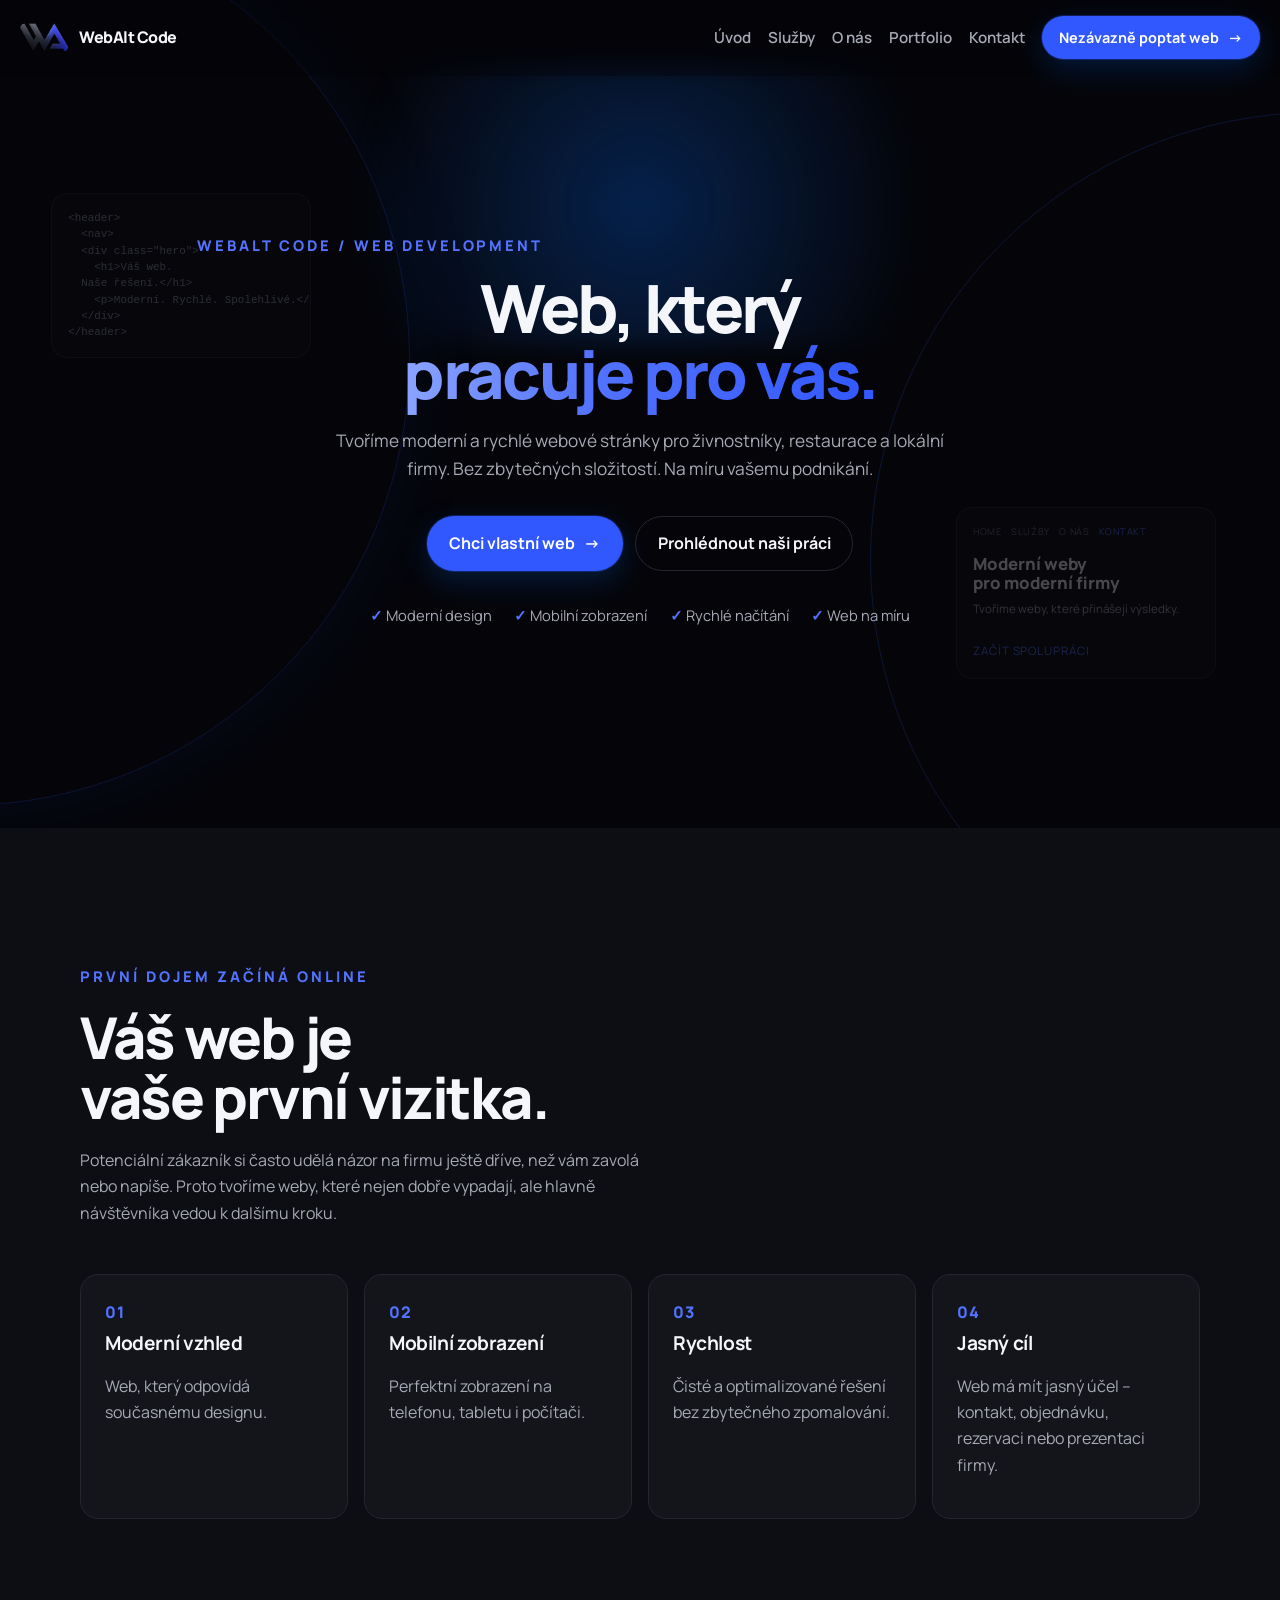
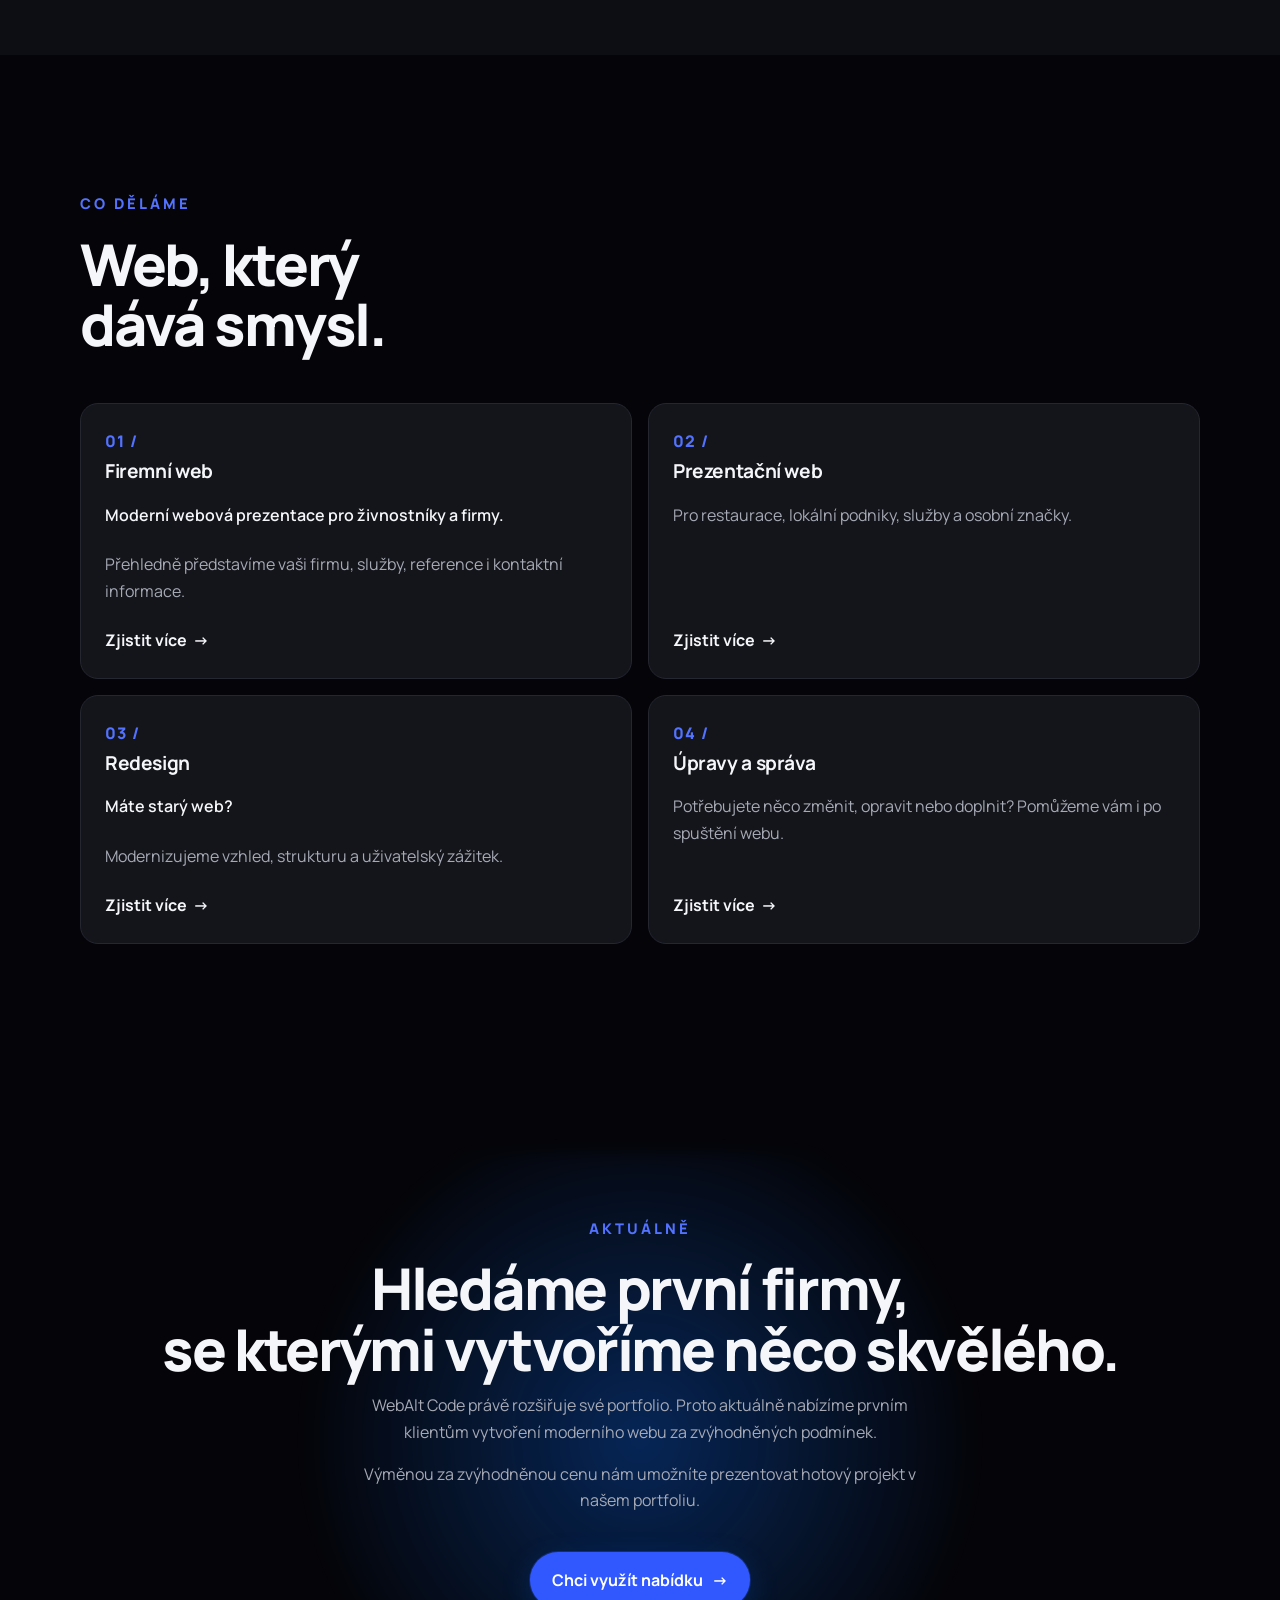
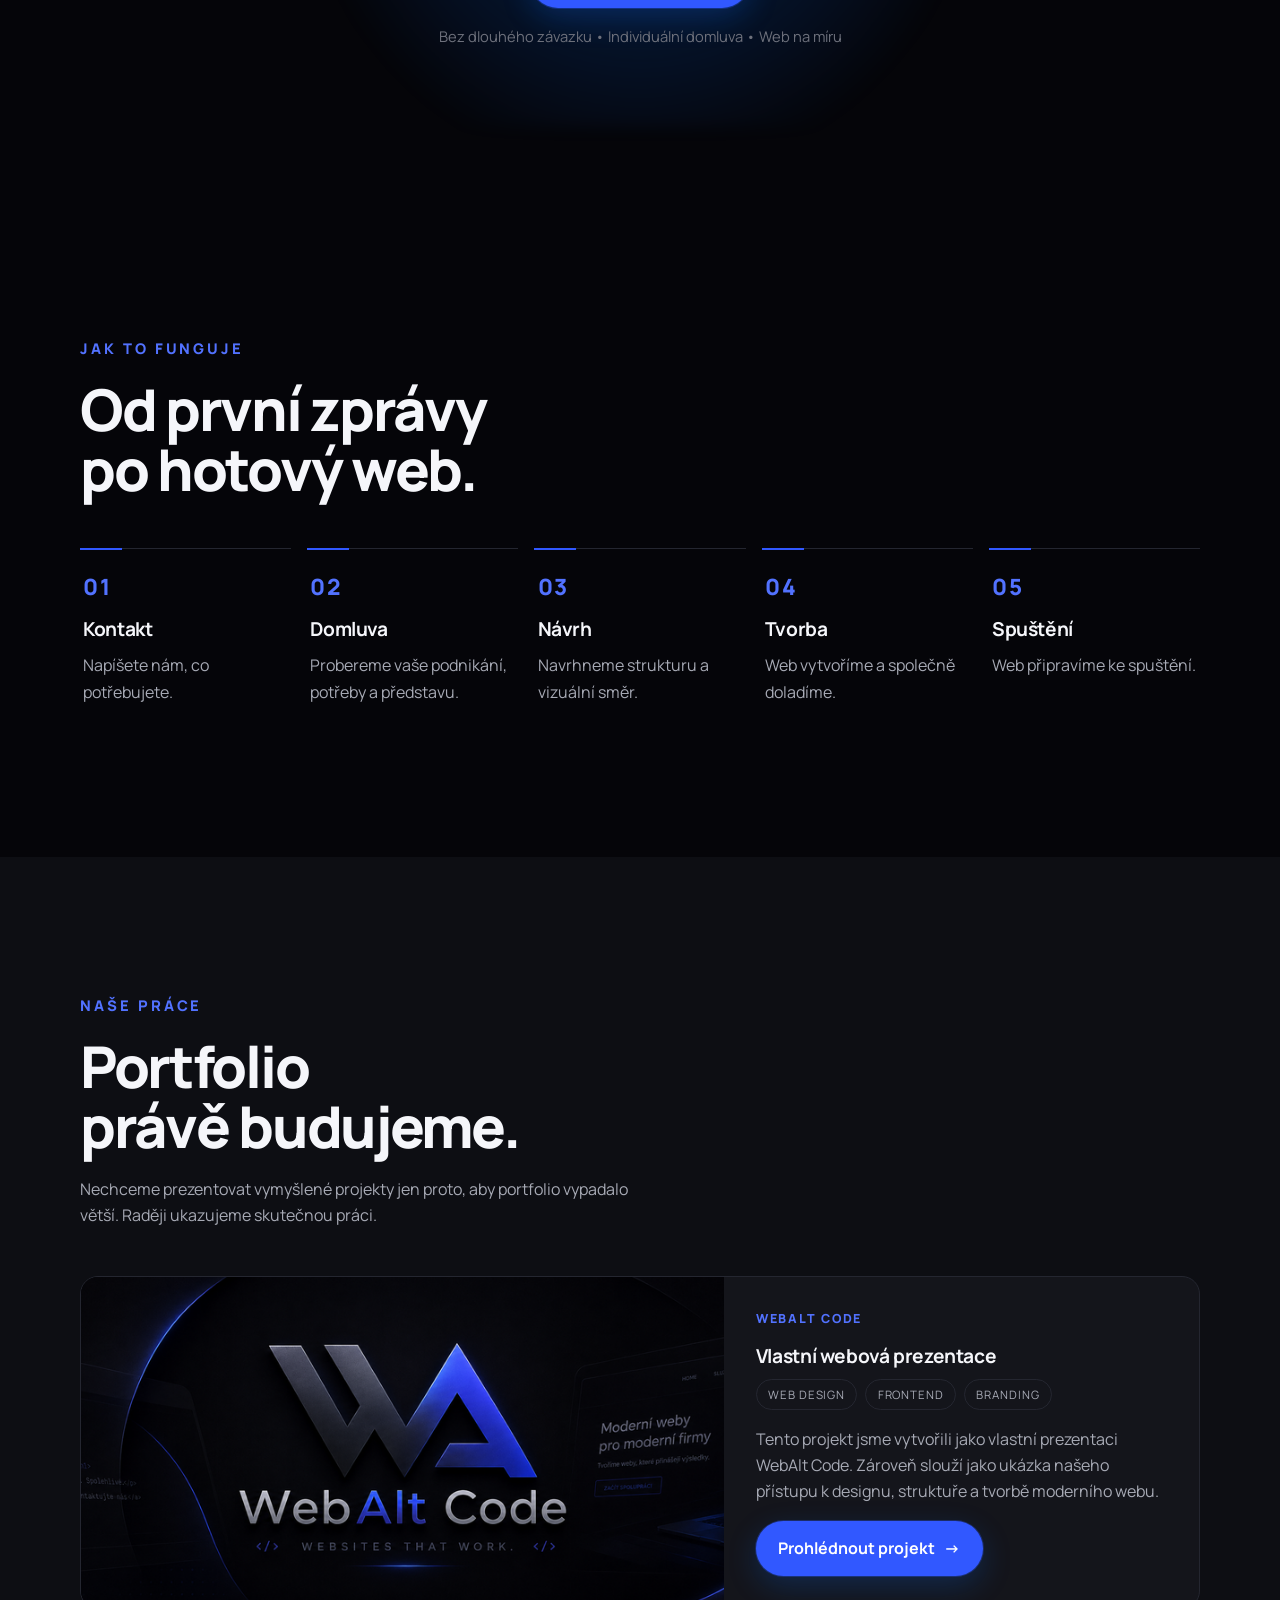
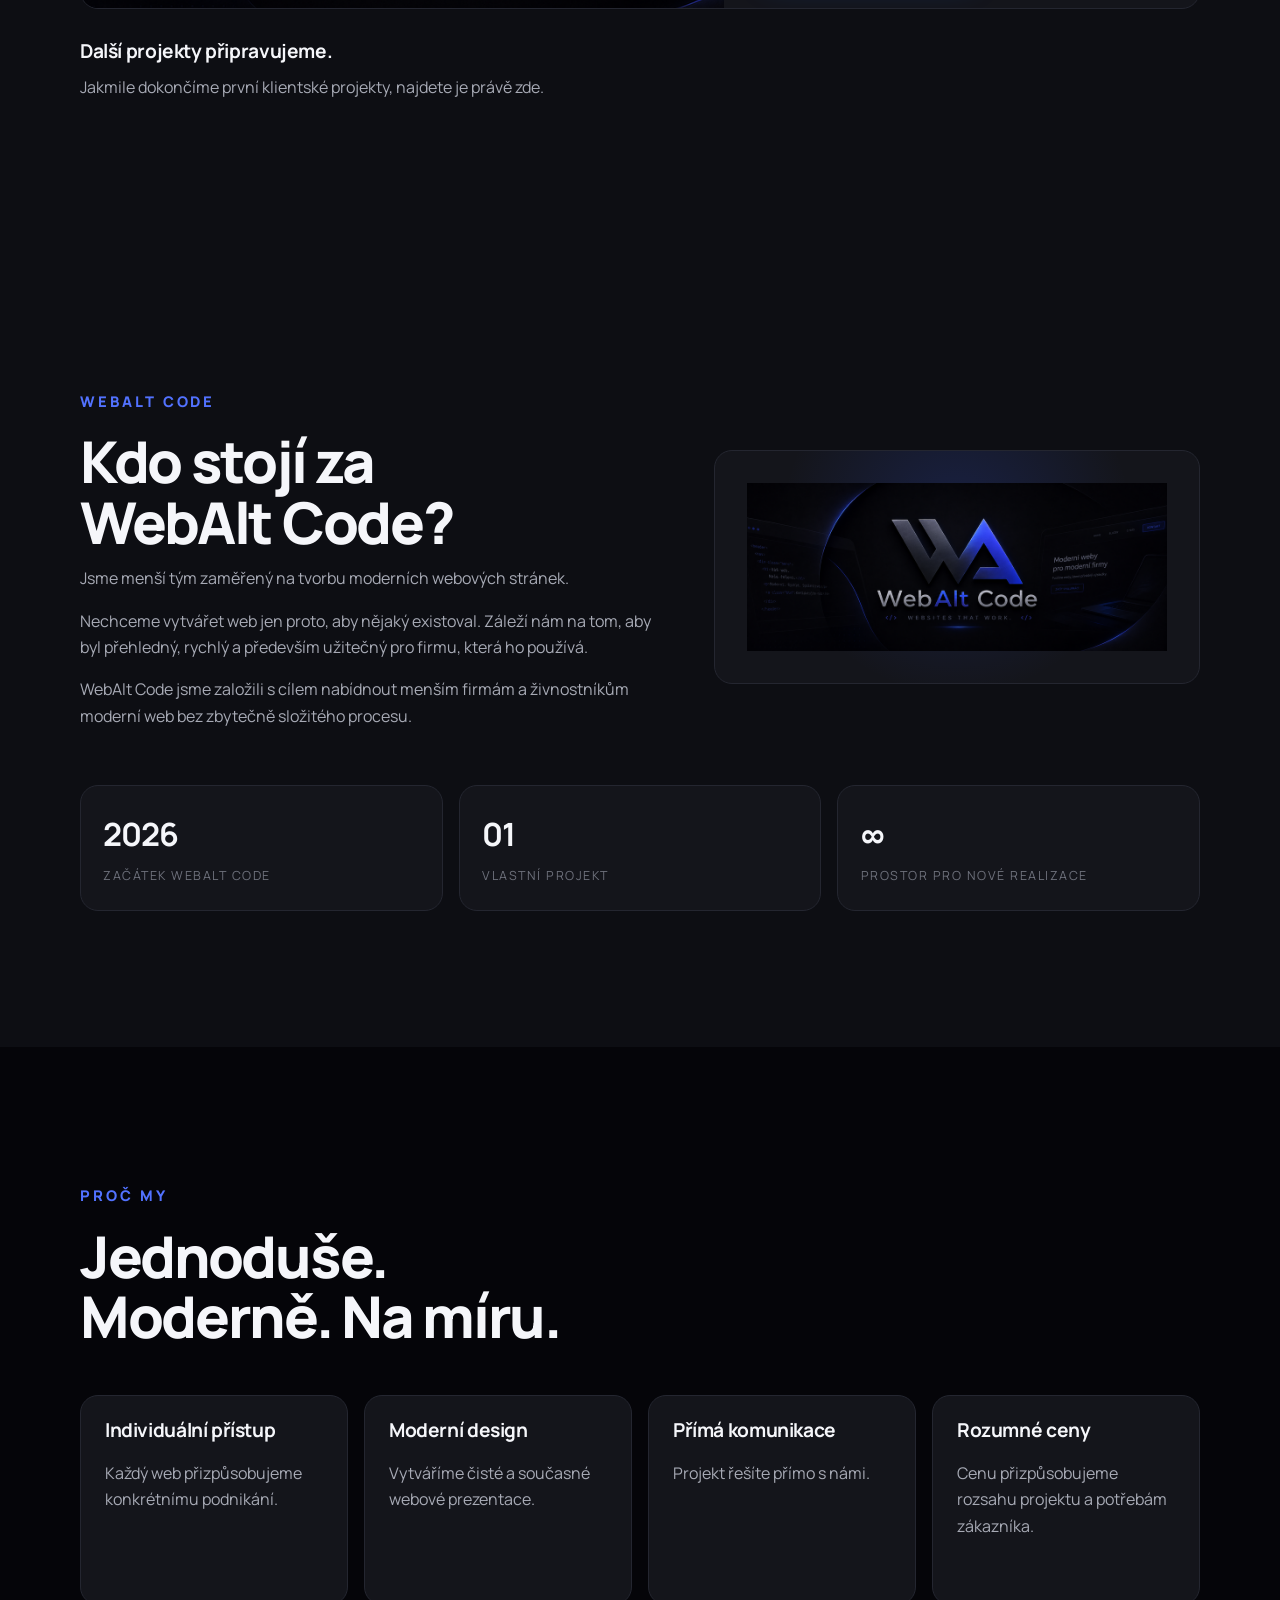
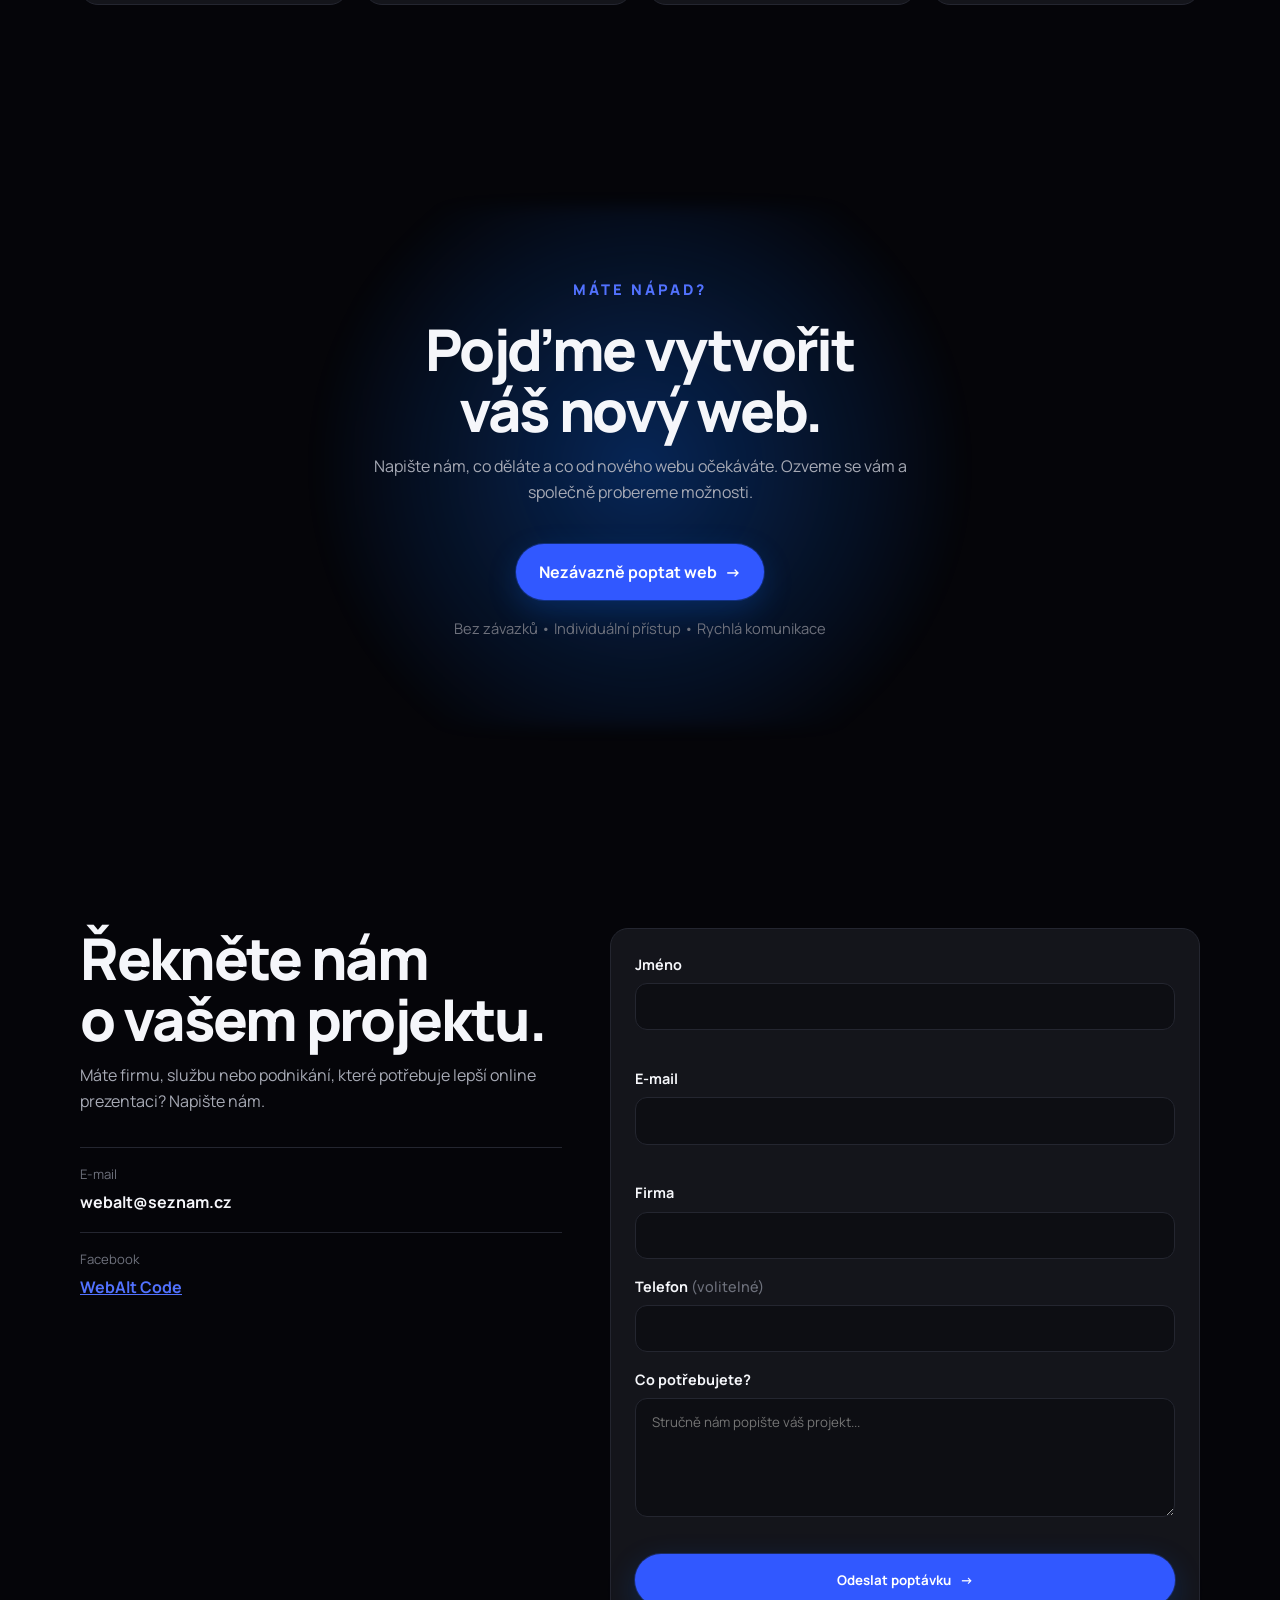
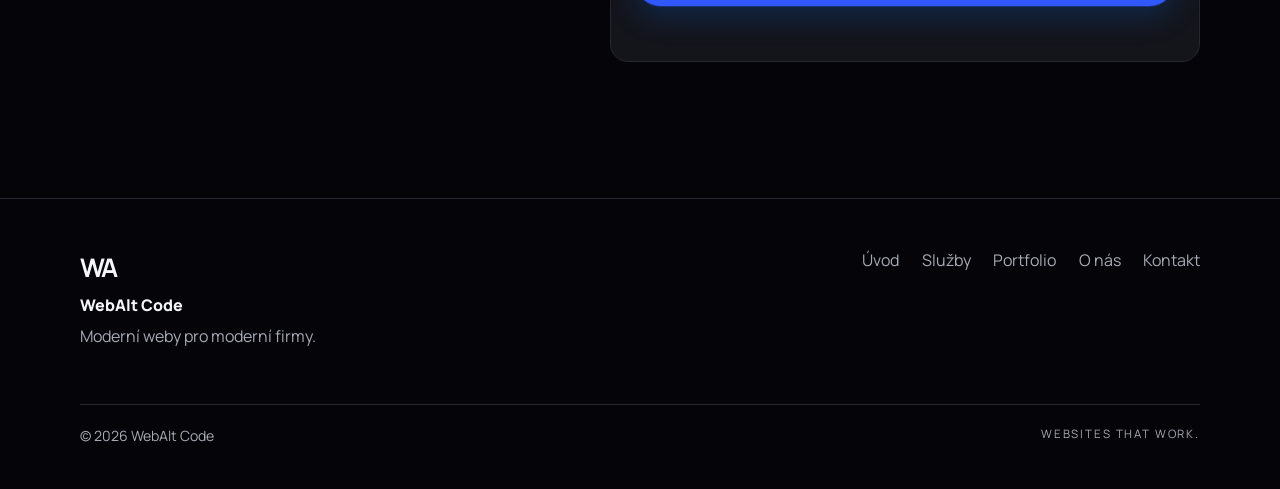
==== commit 19925025: "yeee" ====
--- a/index.html
+++ b/index.html
@@ -387,7 +387,7 @@
           <ul class="contact-list">
             <li>
               <span>E-mail</span>
-              <strong>[DOPLNIT EMAIL]</strong>
+              <strong>webalt@seznam.cz</strong>
             </li>
             <li>
               <span>Facebook</span>
@@ -396,7 +396,8 @@
           </ul>
         </div>
 
-        <form class="contact-form reveal" id="contact-form" novalidate>
+        <form class="contact-form reveal" id="contact-form" action="https://formspree.io/f/mbglzqjo" method="POST">
+          <input type="hidden" name="_subject" value="Nová poptávka z webu WebAlt Code">
           <div class="form-row">
             <label for="name">Jméno</label>
             <input id="name" name="name" type="text" autocomplete="name" required>
@@ -427,6 +428,7 @@
           <p class="form-success" id="form-success" role="status" aria-live="polite" hidden>
             Děkujeme za zprávu. Ozveme se vám co nejdříve.
           </p>
+          <p class="field-error" id="form-error" role="alert" aria-live="assertive"></p>
         </form>
       </div>
     </section>
--- a/style.css
+++ b/style.css
@@ -266,7 +266,7 @@
   height: 30px;
   flex-shrink: 0;
   border-radius: 6px;
-  background: url("./images/facebook-cover.png") 50% 42% / 420% auto no-repeat;
+  background: url("./images/WebAlt_pfp-removebg-preview.png") 50% 42% / 190% auto no-repeat;
 }
 
 .nav {
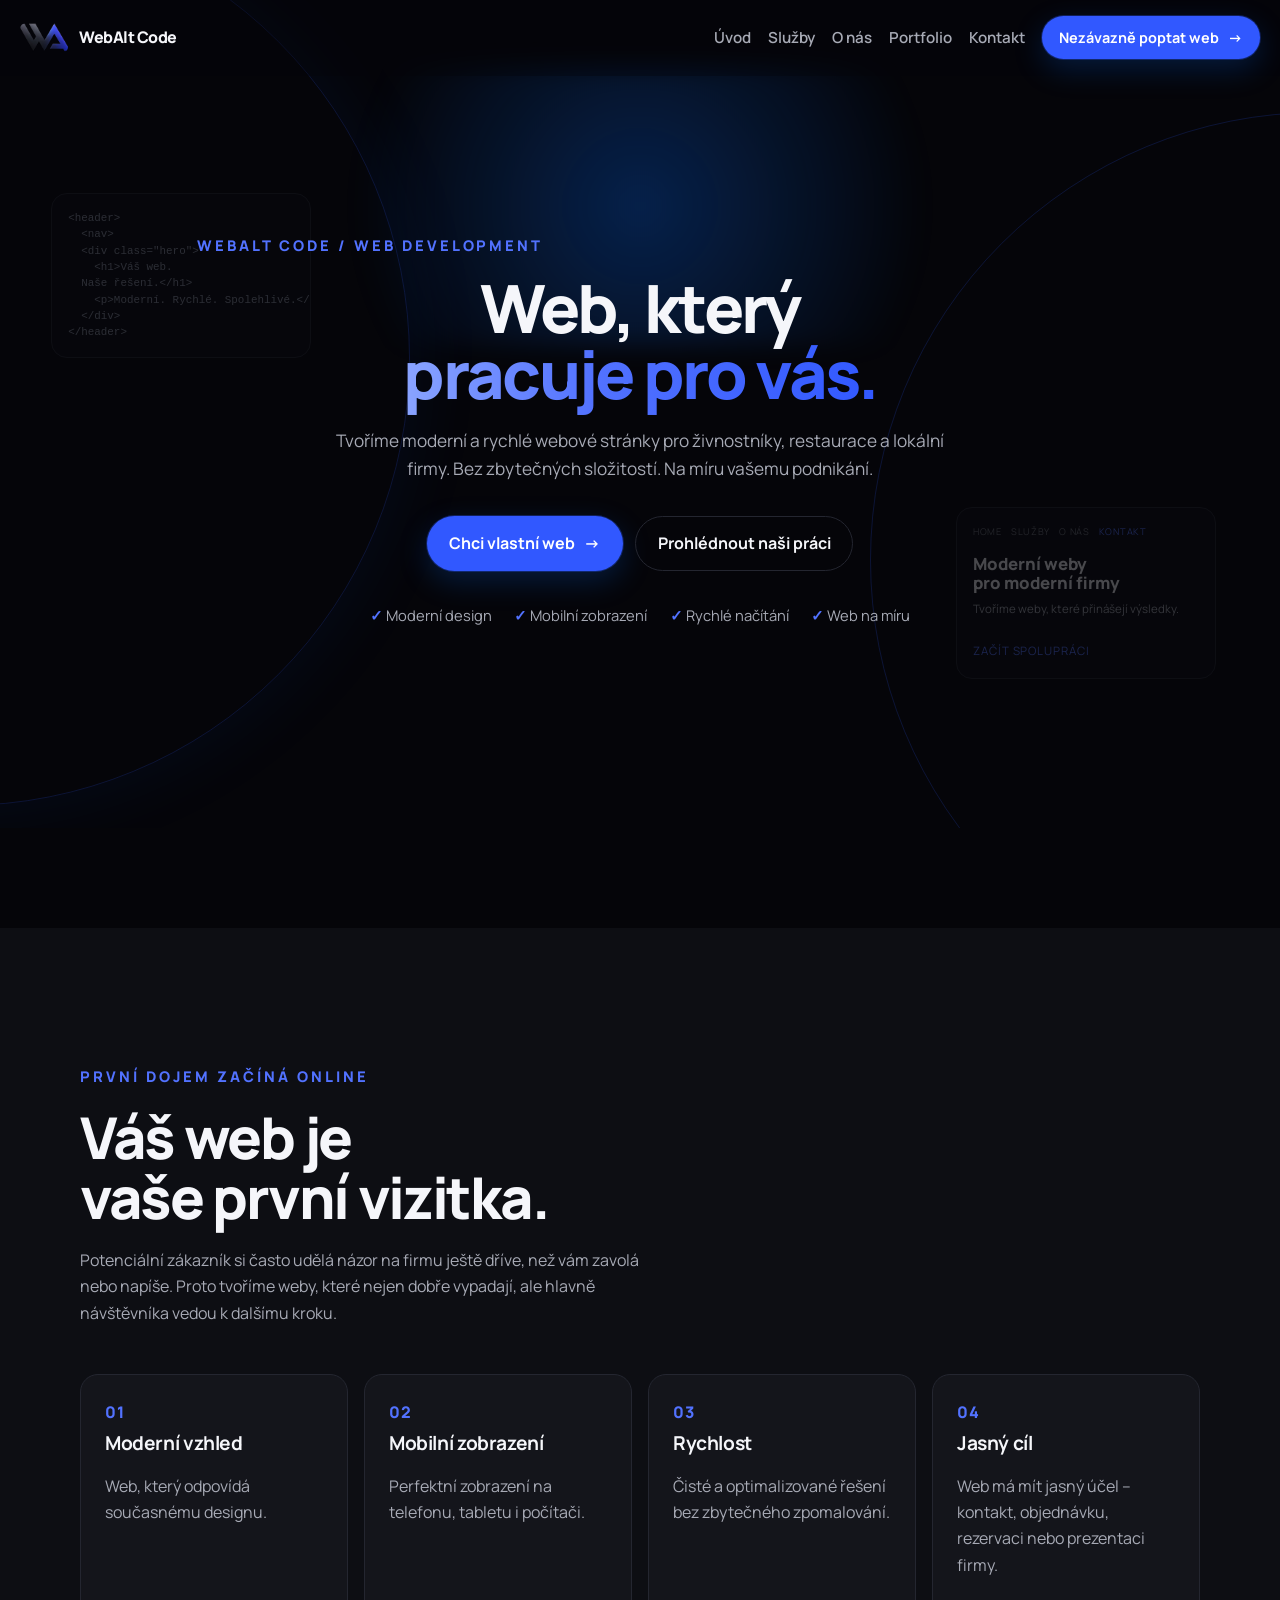
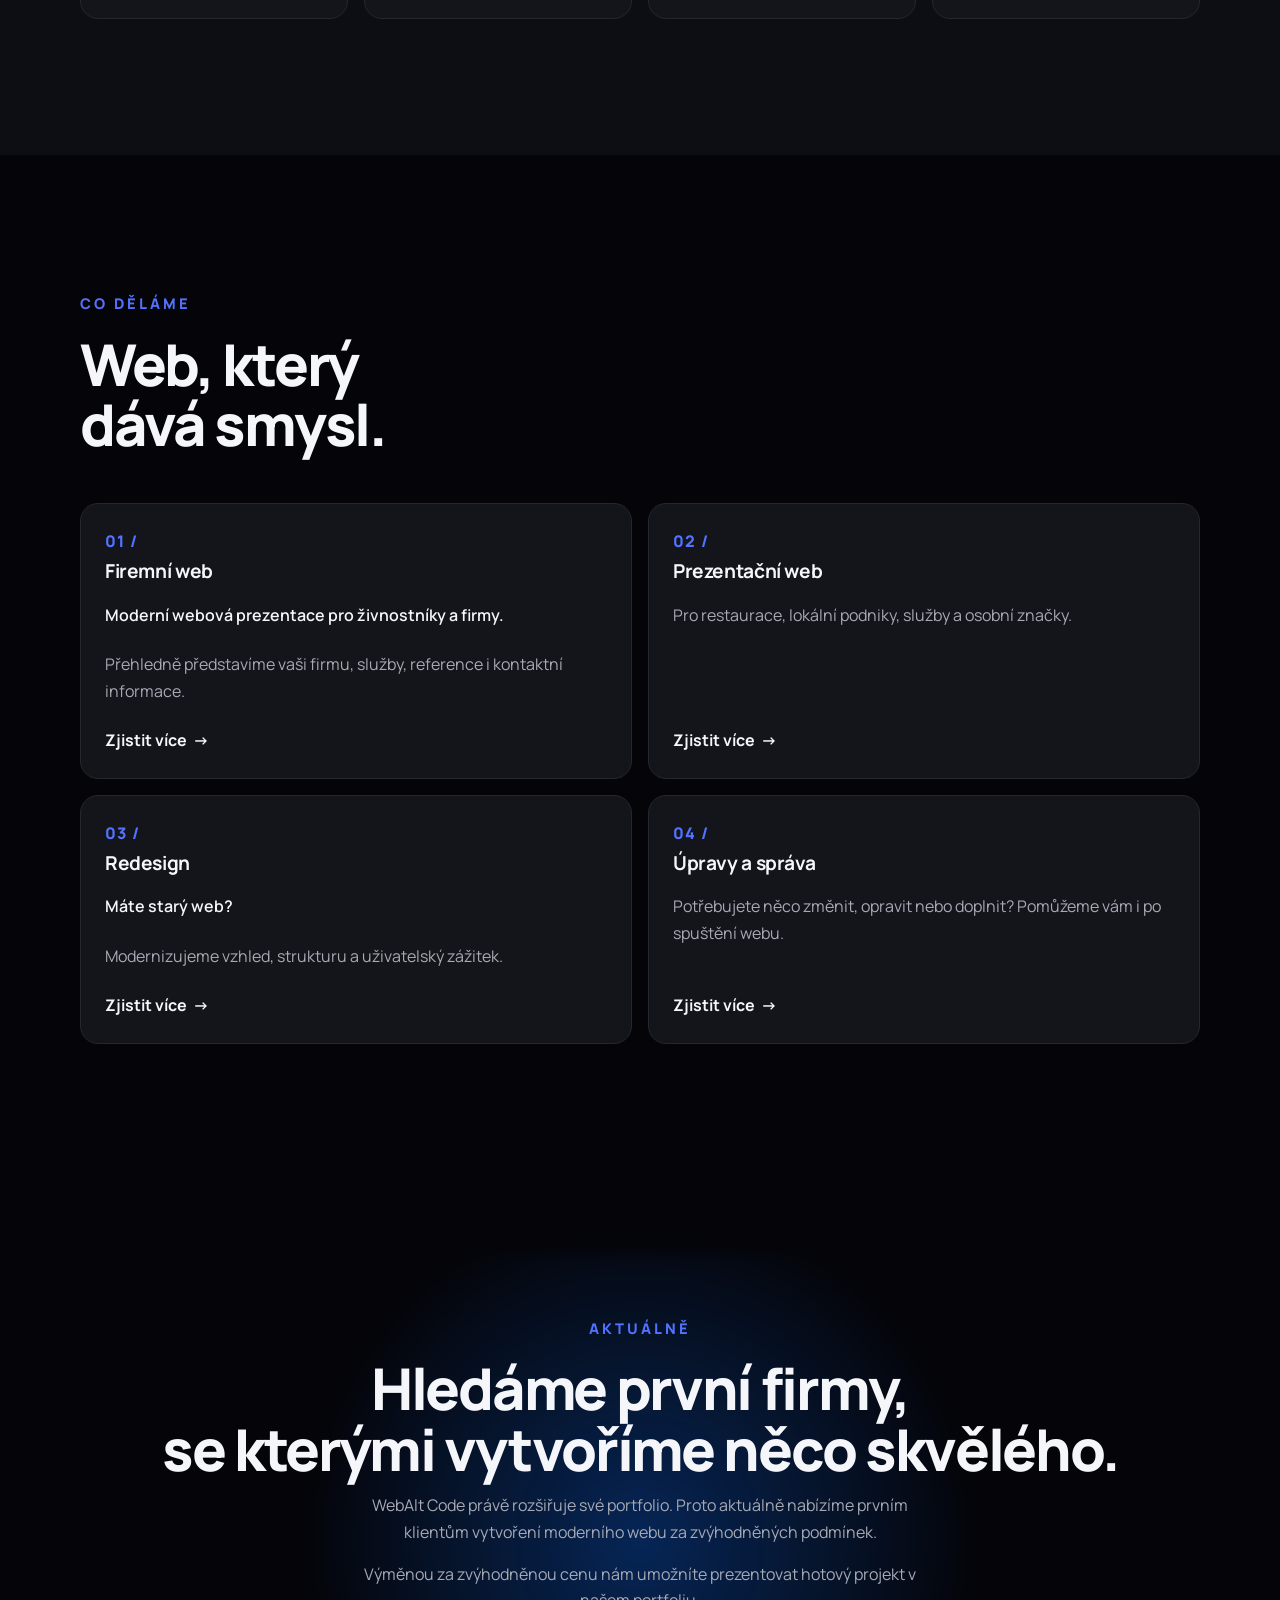
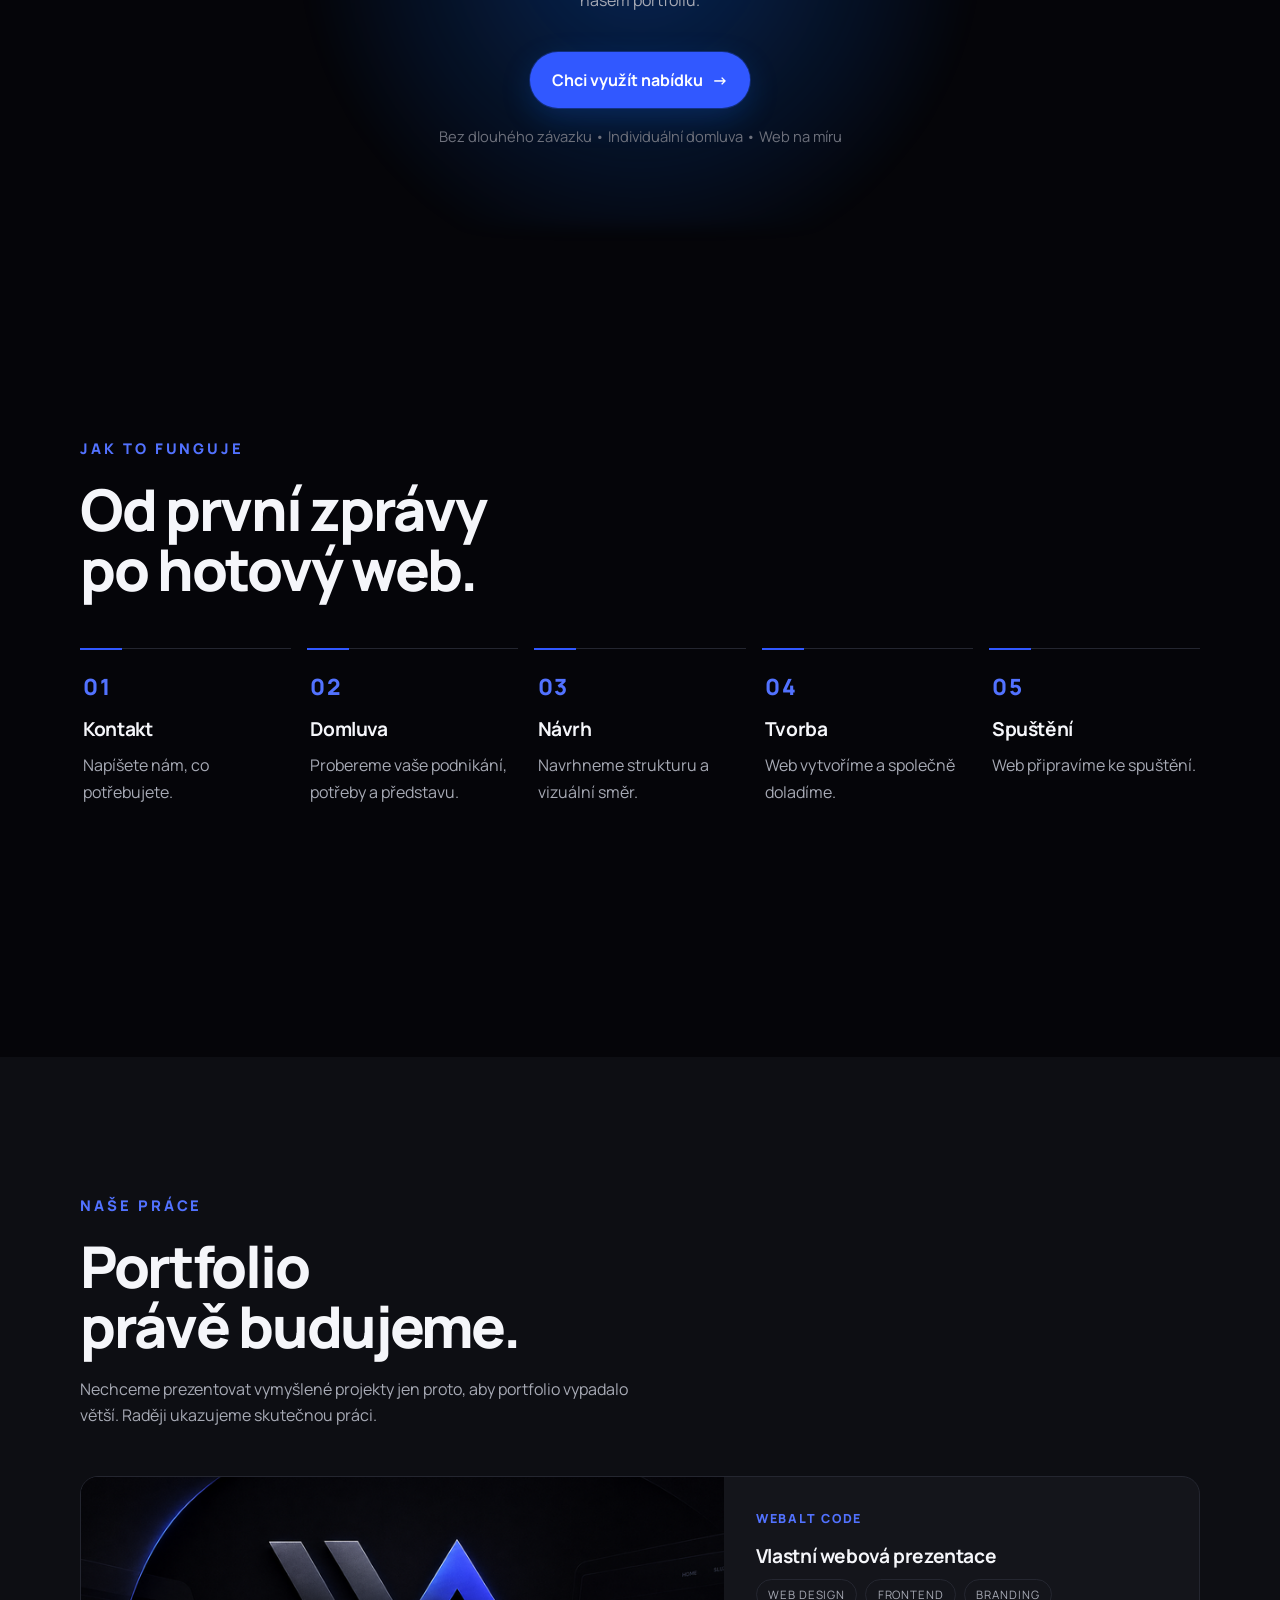
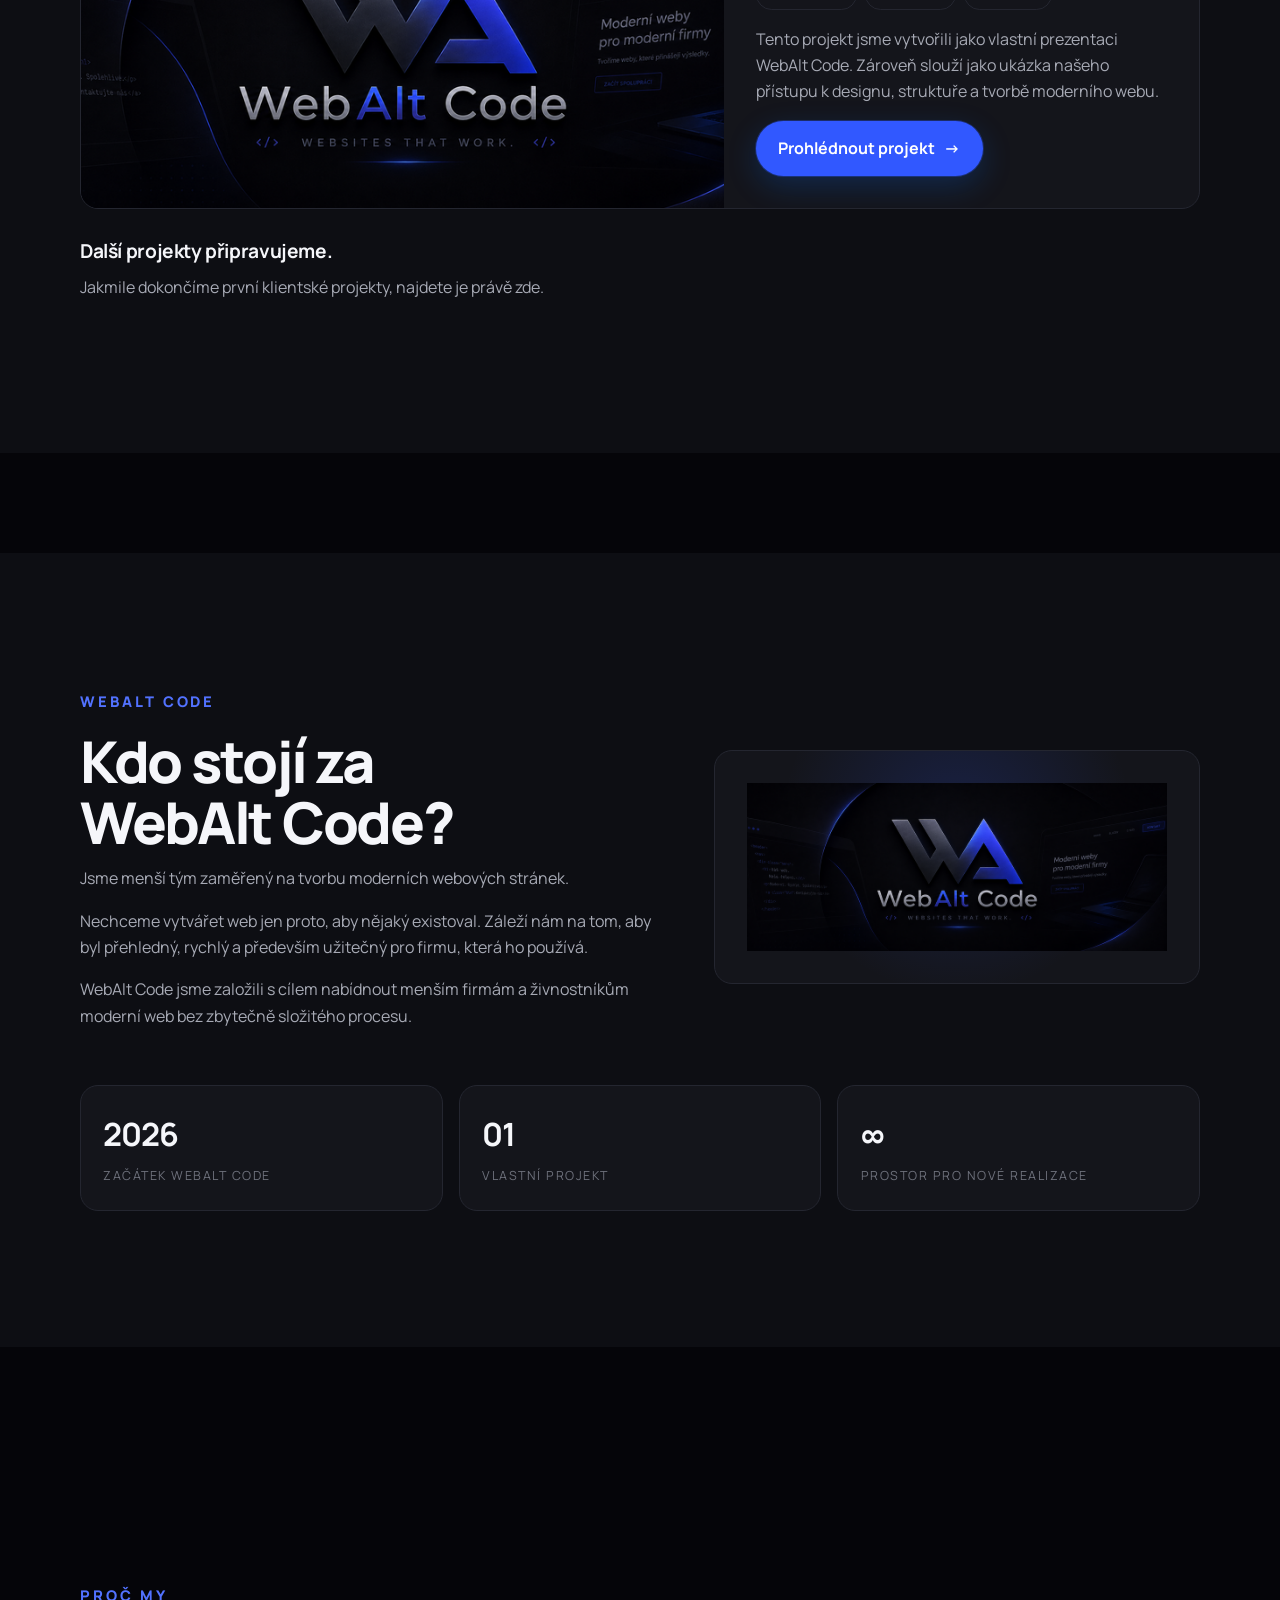
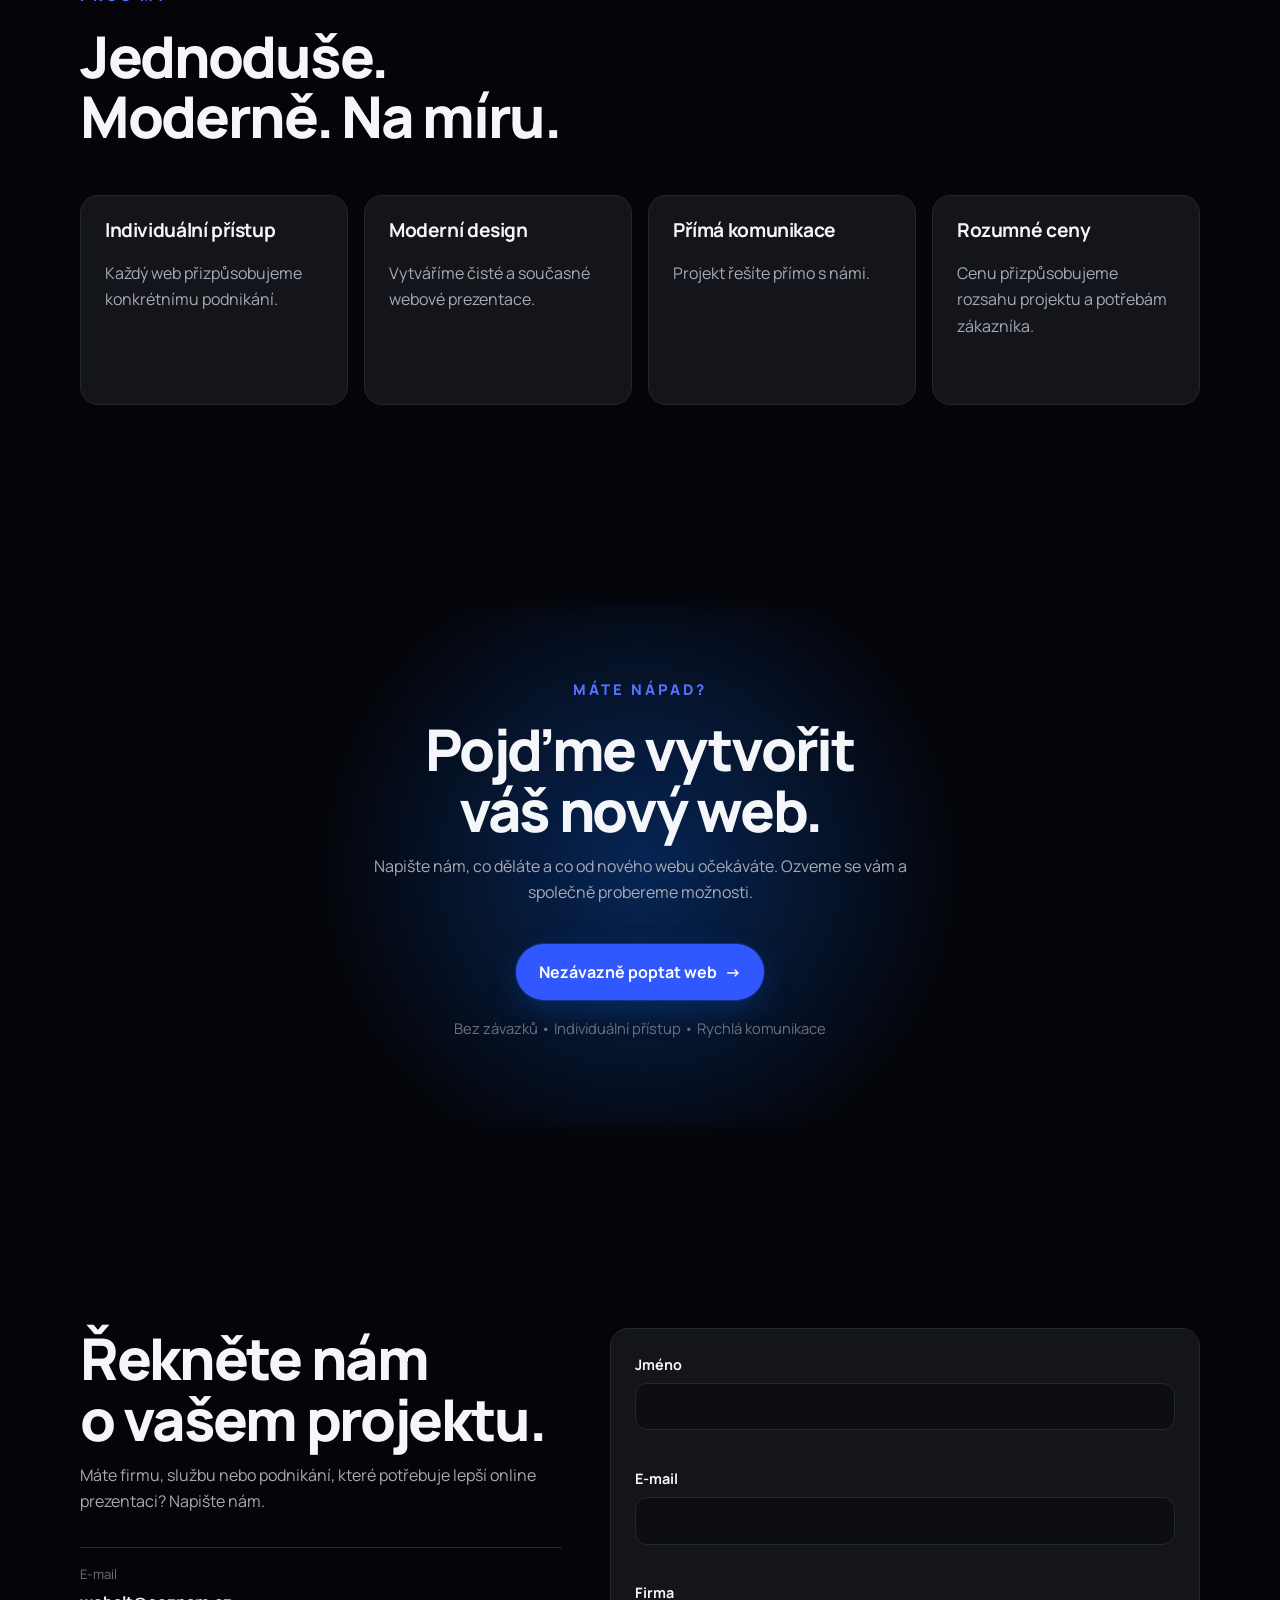
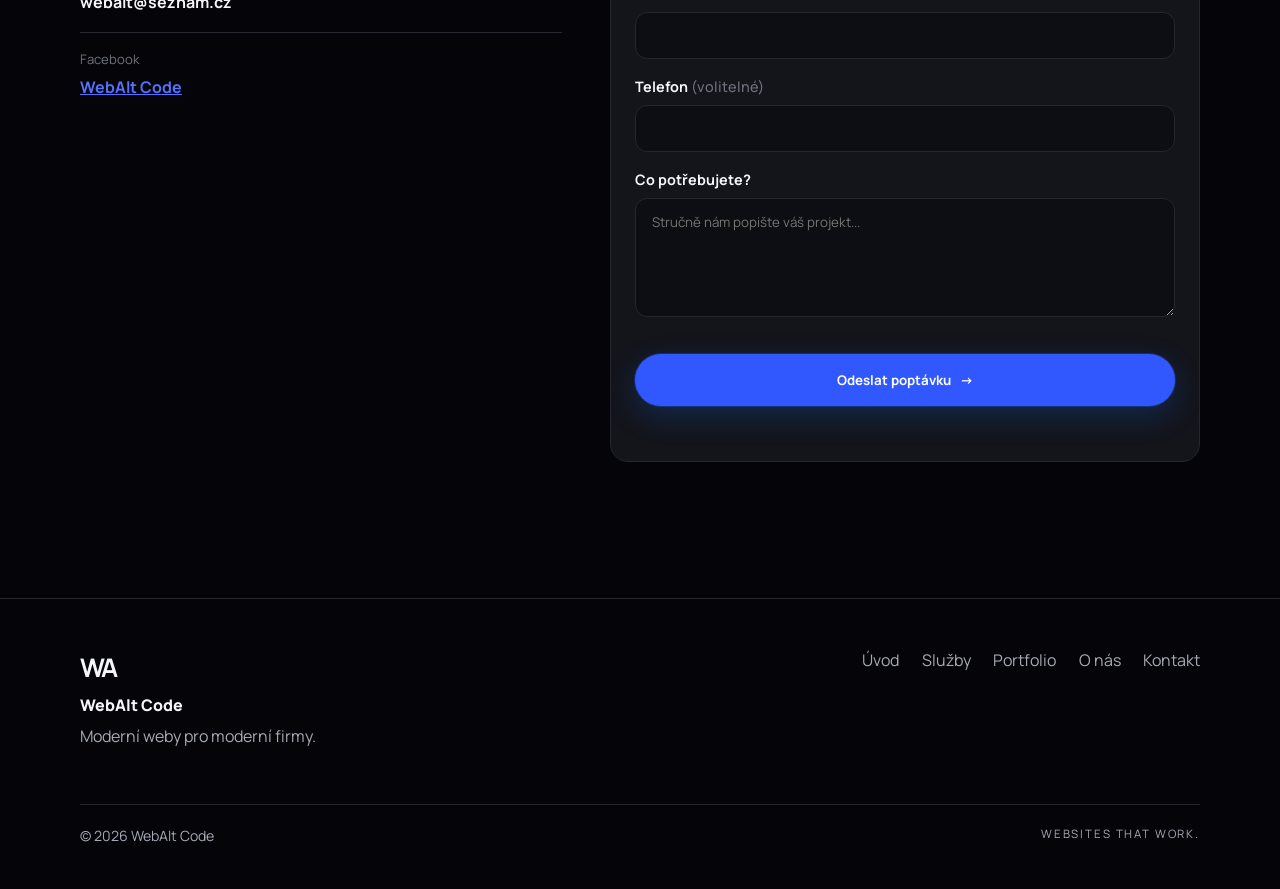
==== commit 151ca6d3: "mozna asi jo brachsko" ====
--- a/index.html
+++ b/index.html
@@ -70,6 +70,8 @@
       </button>
     </div>
   </header>
+
+  <div class="nav-backdrop" id="nav-backdrop" aria-hidden="true"></div>
 
   <main id="obsah">
     <!-- HERO -->
@@ -459,4 +461,4 @@
 
   <script src="./script.js"></script>
 </body>
-</html>
+</html>
--- a/style.css
+++ b/style.css
@@ -225,13 +225,28 @@
   height: var(--header-h);
   background: rgba(5, 5, 9, 0.35);
   border-bottom: 1px solid transparent;
+  transition: background 0.3s var(--ease), border-color 0.3s var(--ease);
+}
+
+/* Blur žije na pseudoelementu, ne přímo na .site-header:
+   backdrop-filter/filter/transform na PŘEDKOVI mění, vůči čemu se počítá
+   position: fixed u potomků (např. mobilní menu), takže by se jinak
+   "uvěznilo" uvnitř headeru místo přes celou obrazovku. */
+.site-header::before {
+  content: "";
+  position: absolute;
+  inset: 0;
+  z-index: -1;
   backdrop-filter: blur(0px);
-  transition: background 0.3s var(--ease), border-color 0.3s var(--ease), backdrop-filter 0.3s var(--ease);
+  transition: backdrop-filter 0.3s var(--ease);
 }
 
 .site-header.is-scrolled {
   background: rgba(5, 5, 9, 0.88);
   border-bottom-color: var(--border);
+}
+
+.site-header.is-scrolled::before {
   backdrop-filter: blur(16px);
 }
 
@@ -306,34 +321,79 @@
 
 .menu-toggle {
   display: none;
+  position: relative;
+  align-items: center;
+  justify-content: center;
   margin-left: auto;
-  width: 44px;
-  height: 44px;
+  width: 46px;
+  height: 46px;
+  flex-shrink: 0;
   border: 1px solid var(--border);
   border-radius: 12px;
   background: var(--card);
   padding: 0;
+  cursor: pointer;
+  transition: border-color 0.2s var(--ease), background 0.2s var(--ease);
+}
+
+.menu-toggle:hover,
+.menu-toggle:focus-visible {
+  border-color: var(--blue-2);
 }
 
 .menu-toggle[aria-expanded="true"] span:nth-child(1) {
-  transform: translateY(5.5px) rotate(45deg);
+  top: 50%;
+  transform: translate(-50%, -50%) rotate(45deg);
 }
 
 .menu-toggle[aria-expanded="true"] span:nth-child(2) {
   opacity: 0;
+  transform: translate(-50%, -50%) translateX(-6px);
 }
 
 .menu-toggle[aria-expanded="true"] span:nth-child(3) {
-  transform: translateY(-5.5px) rotate(-45deg);
+  top: 50%;
+  transform: translate(-50%, -50%) rotate(-45deg);
 }
 
 .menu-toggle span {
-  display: block;
-  width: 18px;
+  position: absolute;
+  left: 50%;
+  width: 19px;
   height: 1.5px;
-  margin: 4px auto;
   background: var(--text);
-  transition: transform 0.2s var(--ease), opacity 0.2s var(--ease);
+  transform: translate(-50%, -50%);
+  transition: transform 0.25s var(--ease), opacity 0.2s var(--ease), top 0.25s var(--ease);
+}
+
+.menu-toggle span:nth-child(1) {
+  top: calc(50% - 6px);
+}
+
+.menu-toggle span:nth-child(2) {
+  top: 50%;
+}
+
+.menu-toggle span:nth-child(3) {
+  top: calc(50% + 6px);
+}
+
+/* Zabránění scrollu v pozadí a plynulý přechod ikony jsou řešeny výše i v responsive sekci. */
+
+.nav-backdrop {
+  position: fixed;
+  inset: 0;
+  z-index: 85;
+  background: rgba(2, 2, 5, 0.6);
+  backdrop-filter: blur(2px);
+  opacity: 0;
+  pointer-events: none;
+  transition: opacity 0.3s var(--ease);
+}
+
+.nav-backdrop.is-visible {
+  opacity: 1;
+  pointer-events: auto;
 }
 
 /* -------------------------------------------------------------------------- */
@@ -501,6 +561,7 @@
 .section--alt,
 #o-nas {
   background: var(--bg-alt);
+  border-top: 100px solid #050509;
 }
 
 #proc-my {
@@ -516,7 +577,7 @@
 
 .card-grid,
 .why-grid {
-  grid-template-columns: repeat(4, 1fr);
+  grid-template-columns: repeat(auto-fit, minmax(230px, 1fr));
 }
 
 .service-grid {
@@ -722,7 +783,7 @@
 
 .facts {
   display: grid;
-  grid-template-columns: repeat(3, 1fr);
+  grid-template-columns: repeat(auto-fit, minmax(160px, 1fr));
   gap: 1rem;
   margin-top: 2.5rem;
 }
@@ -954,11 +1015,25 @@
   }
 }
 
+/* Přechodová zóna těsně před hamburger menu — zabraňuje slepení navigace */
+@media (max-width: 1150px) and (min-width: 961px) {
+  .nav__list {
+    gap: 0.75rem;
+    font-size: 0.88rem;
+  }
+
+  .header-actions {
+    gap: 0.7rem;
+  }
+
+  .btn--header {
+    padding: 0.5rem 0.85rem;
+    font-size: 0.85rem;
+  }
+}
+
 @media (max-width: 980px) {
-  .card-grid,
-  .why-grid,
-  .timeline,
-  .facts {
+  .timeline {
     grid-template-columns: repeat(2, 1fr);
   }
 
@@ -973,7 +1048,7 @@
   }
 }
 
-@media (max-width: 820px) {
+@media (max-width: 960px) {
   .site-header {
     background: #050509;
     border-bottom-color: var(--border);
@@ -985,34 +1060,66 @@
 
   .nav {
     position: fixed;
-    inset: 0;
+    top: 0;
+    right: 0;
+    bottom: 0;
+    left: auto;
     z-index: 90;
     display: flex;
     flex-direction: column;
     justify-content: center;
-    background: #050509;
+    width: min(360px, 84vw);
+    background: #08090e;
+    border-left: 1px solid var(--border);
+    box-shadow: -24px 0 60px rgba(0, 0, 0, 0.45);
     transform: translateX(100%);
-    transition: transform 0.3s var(--ease);
-    padding: calc(var(--header-h) + 1.5rem) 1.5rem 2rem;
+    visibility: hidden;
+    transition: transform 0.35s var(--ease), visibility 0s linear 0.35s;
+    padding: calc(var(--header-h) + 1.5rem) 2rem 2rem;
+    overflow-y: auto;
   }
 
   .nav.is-open {
     transform: none;
+    visibility: visible;
+    transition: transform 0.35s var(--ease), visibility 0s linear 0s;
   }
 
   .nav__list {
     flex-direction: column;
-    gap: 1.35rem;
-    font-size: 1.35rem;
-  }
+    align-items: flex-start;
+    gap: 1.3rem;
+    font-size: 1.3rem;
+  }
+
+  .nav__list li {
+    opacity: 0;
+    transform: translateX(16px);
+    transition: opacity 0.35s var(--ease), transform 0.35s var(--ease);
+  }
+
+  .nav.is-open .nav__list li {
+    opacity: 1;
+    transform: none;
+  }
+
+  .nav.is-open .nav__list li:nth-child(1) { transition-delay: 0.06s; }
+  .nav.is-open .nav__list li:nth-child(2) { transition-delay: 0.1s; }
+  .nav.is-open .nav__list li:nth-child(3) { transition-delay: 0.14s; }
+  .nav.is-open .nav__list li:nth-child(4) { transition-delay: 0.18s; }
+  .nav.is-open .nav__list li:nth-child(5) { transition-delay: 0.22s; }
+  .nav.is-open .nav__list li:nth-child(6) { transition-delay: 0.26s; }
 
   .nav__link {
     color: var(--text);
+    display: inline-block;
+    padding: 0.15rem 0;
   }
 
   .nav__cta {
     display: block;
-    margin-top: 0.8rem;
+    margin-top: 0.6rem;
+    width: 100%;
   }
 
   .nav__cta .btn {
@@ -1024,8 +1131,7 @@
   }
 
   .menu-toggle {
-    display: block;
-    position: relative;
+    display: inline-flex;
     z-index: 110;
   }
 
@@ -1046,6 +1152,13 @@
   }
 }
 
+@media (max-width: 960px) and (prefers-reduced-motion: reduce) {
+  .nav,
+  .nav__list li {
+    transition: none !important;
+  }
+}
+
 @media (max-width: 640px) {
   h1 {
     font-size: 2.35rem;
@@ -1057,16 +1170,44 @@
     padding: 5.5rem 0;
   }
 
-  .card-grid,
   .service-grid,
-  .why-grid,
-  .timeline,
-  .facts {
+  .timeline {
     grid-template-columns: 1fr;
   }
 
   .timeline__item {
     padding-left: 0;
+  }
+
+  .portfolio-card__body {
+    padding: 1.4rem;
+  }
+
+  .about__visual {
+    padding: 1.2rem;
+  }
+}
+
+@media (max-width: 400px) {
+  .container {
+    width: min(1120px, calc(100% - 2rem));
+  }
+
+  .hero__title {
+    font-size: 2.05rem;
+  }
+
+  .eyebrow {
+    font-size: 0.8rem;
+  }
+
+  .btn {
+    padding: 0.8rem 1.1rem;
+  }
+
+  .nav {
+    width: 100%;
+    border-left: none;
   }
 }
 
@@ -1089,4 +1230,4 @@
     opacity: 1;
     transform: none;
   }
-}
+}
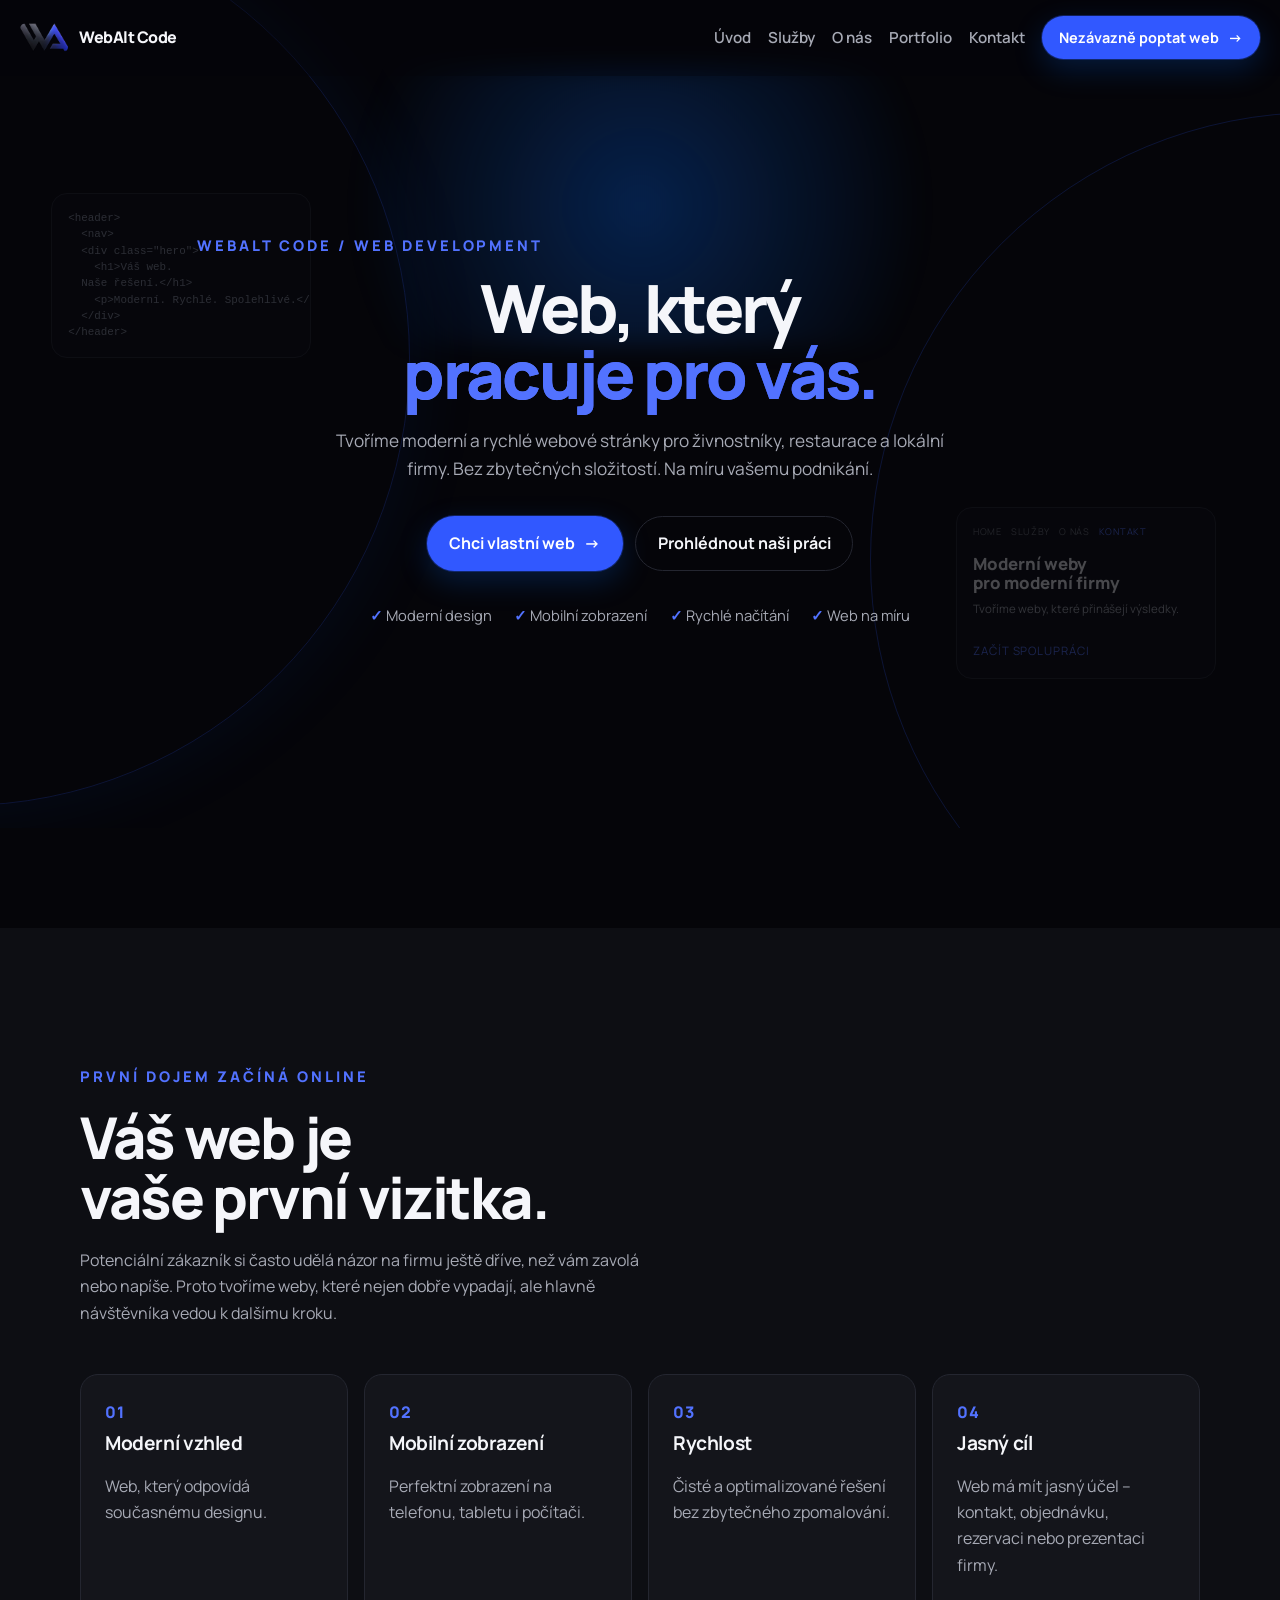
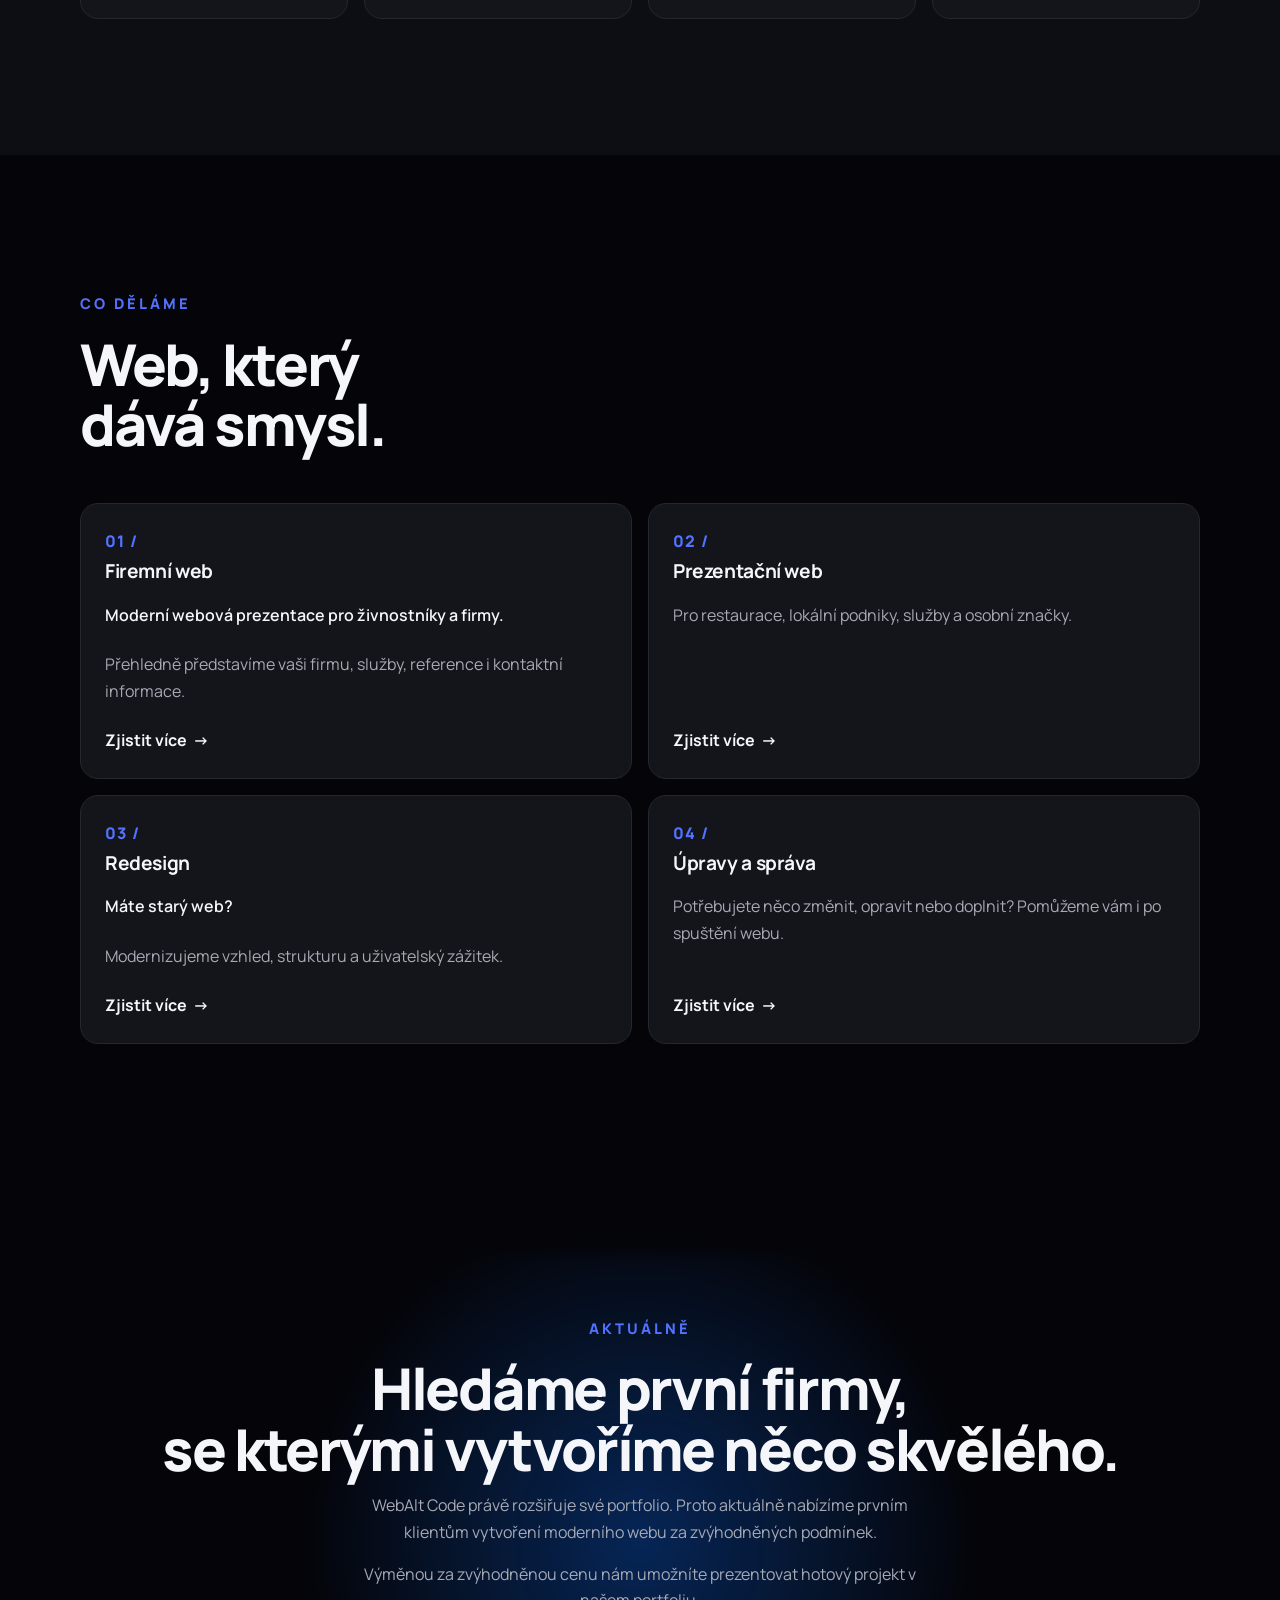
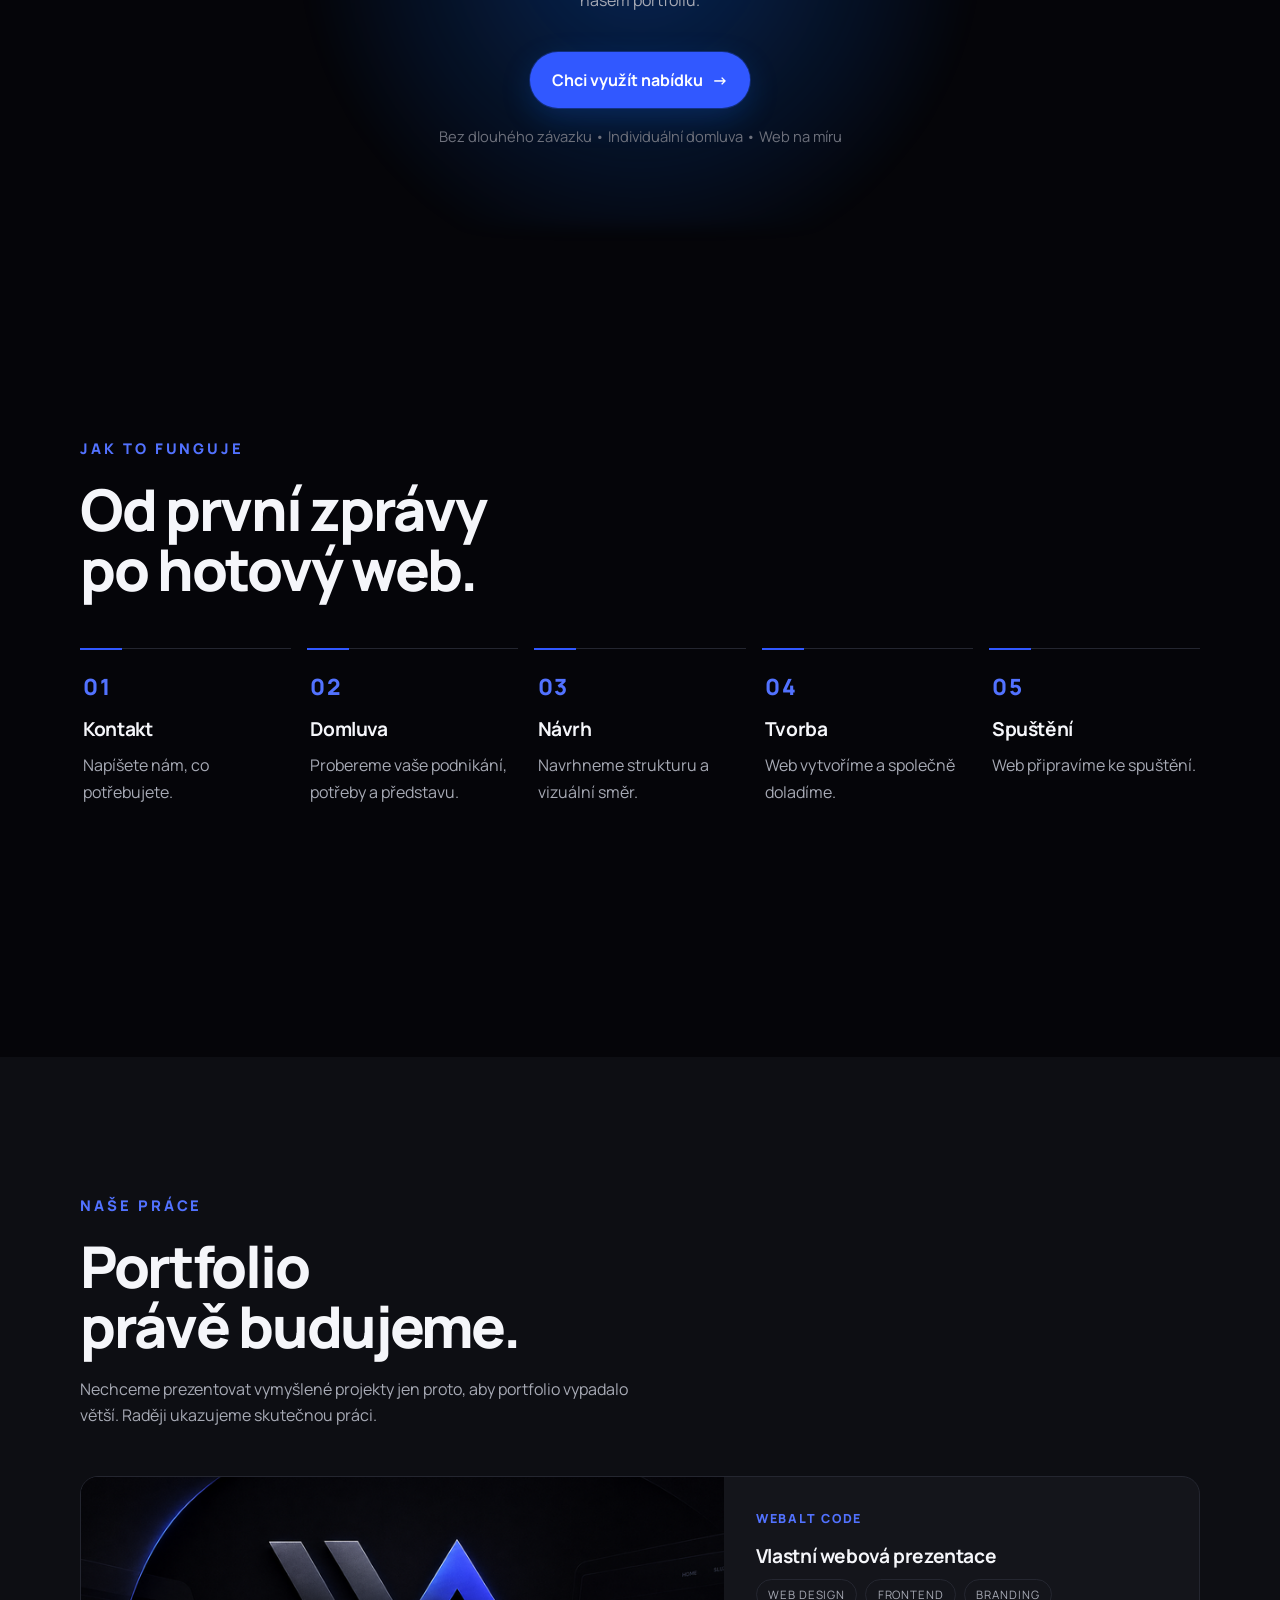
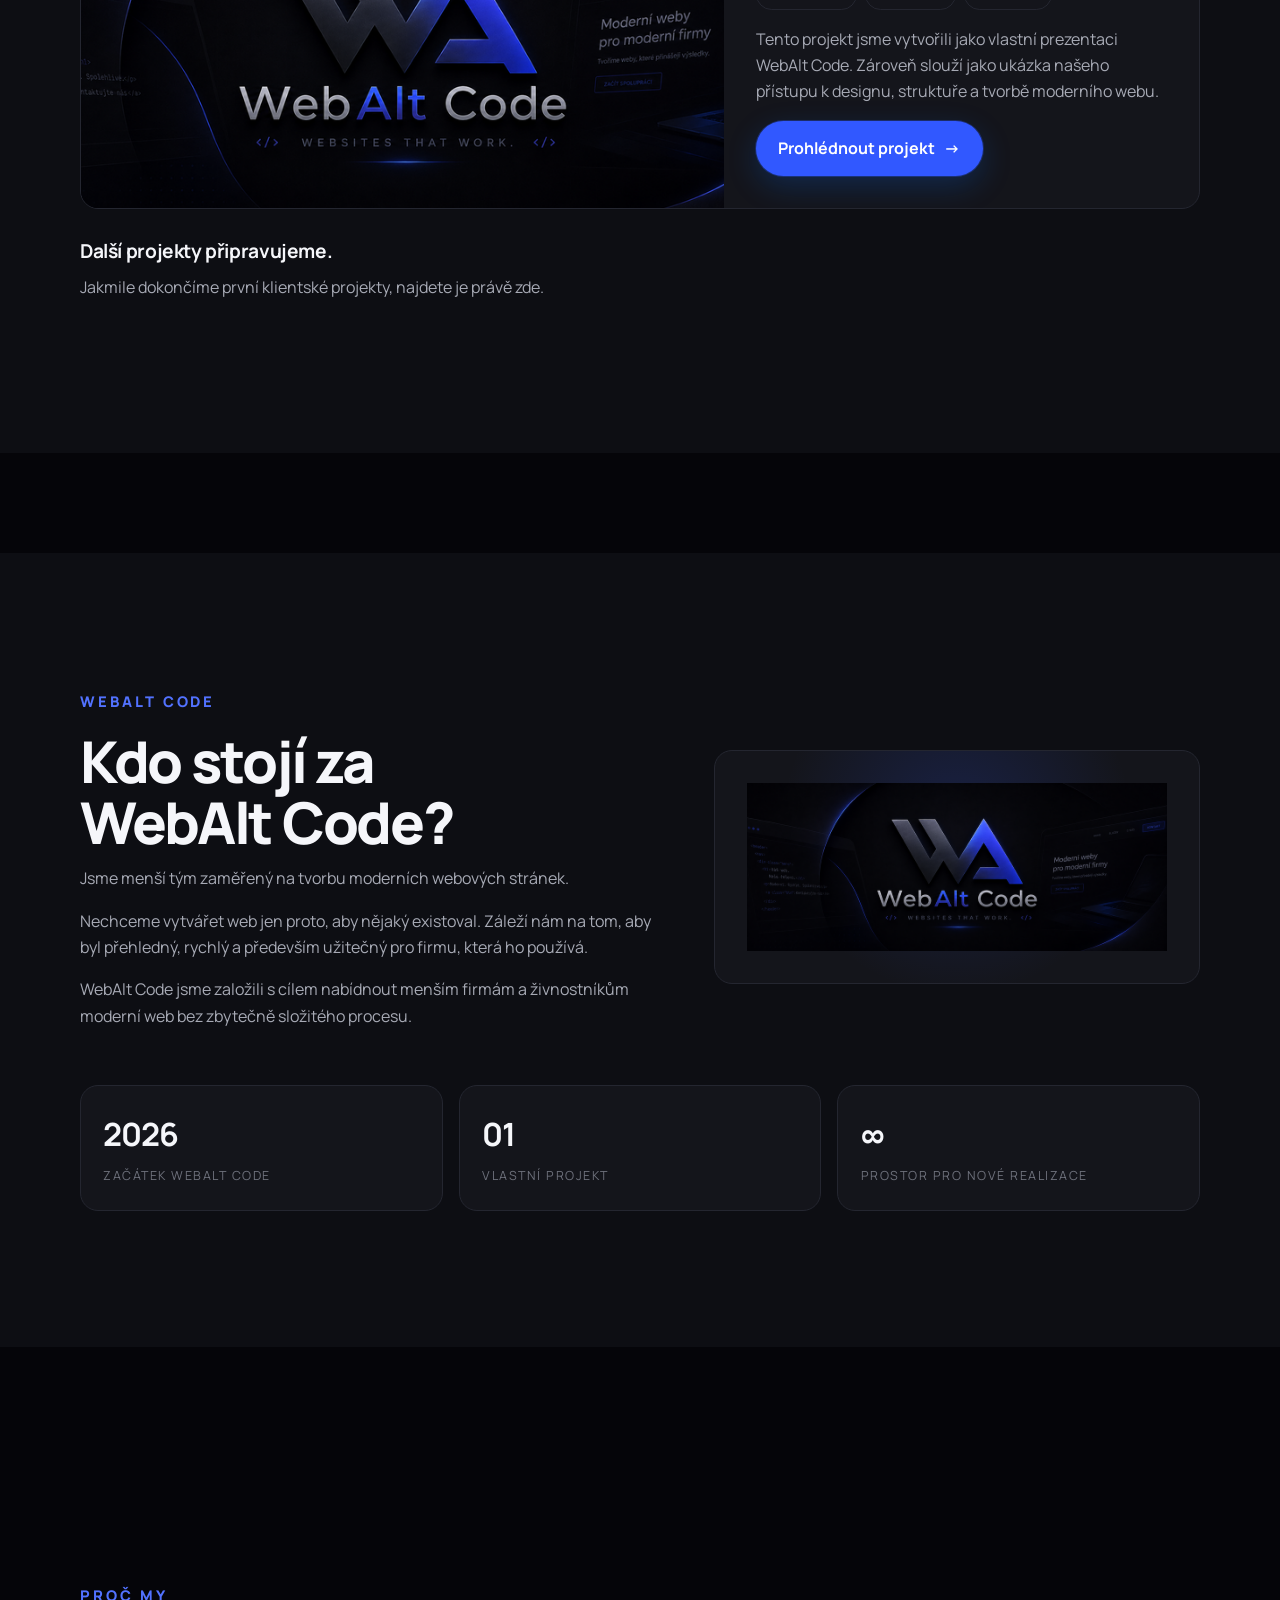
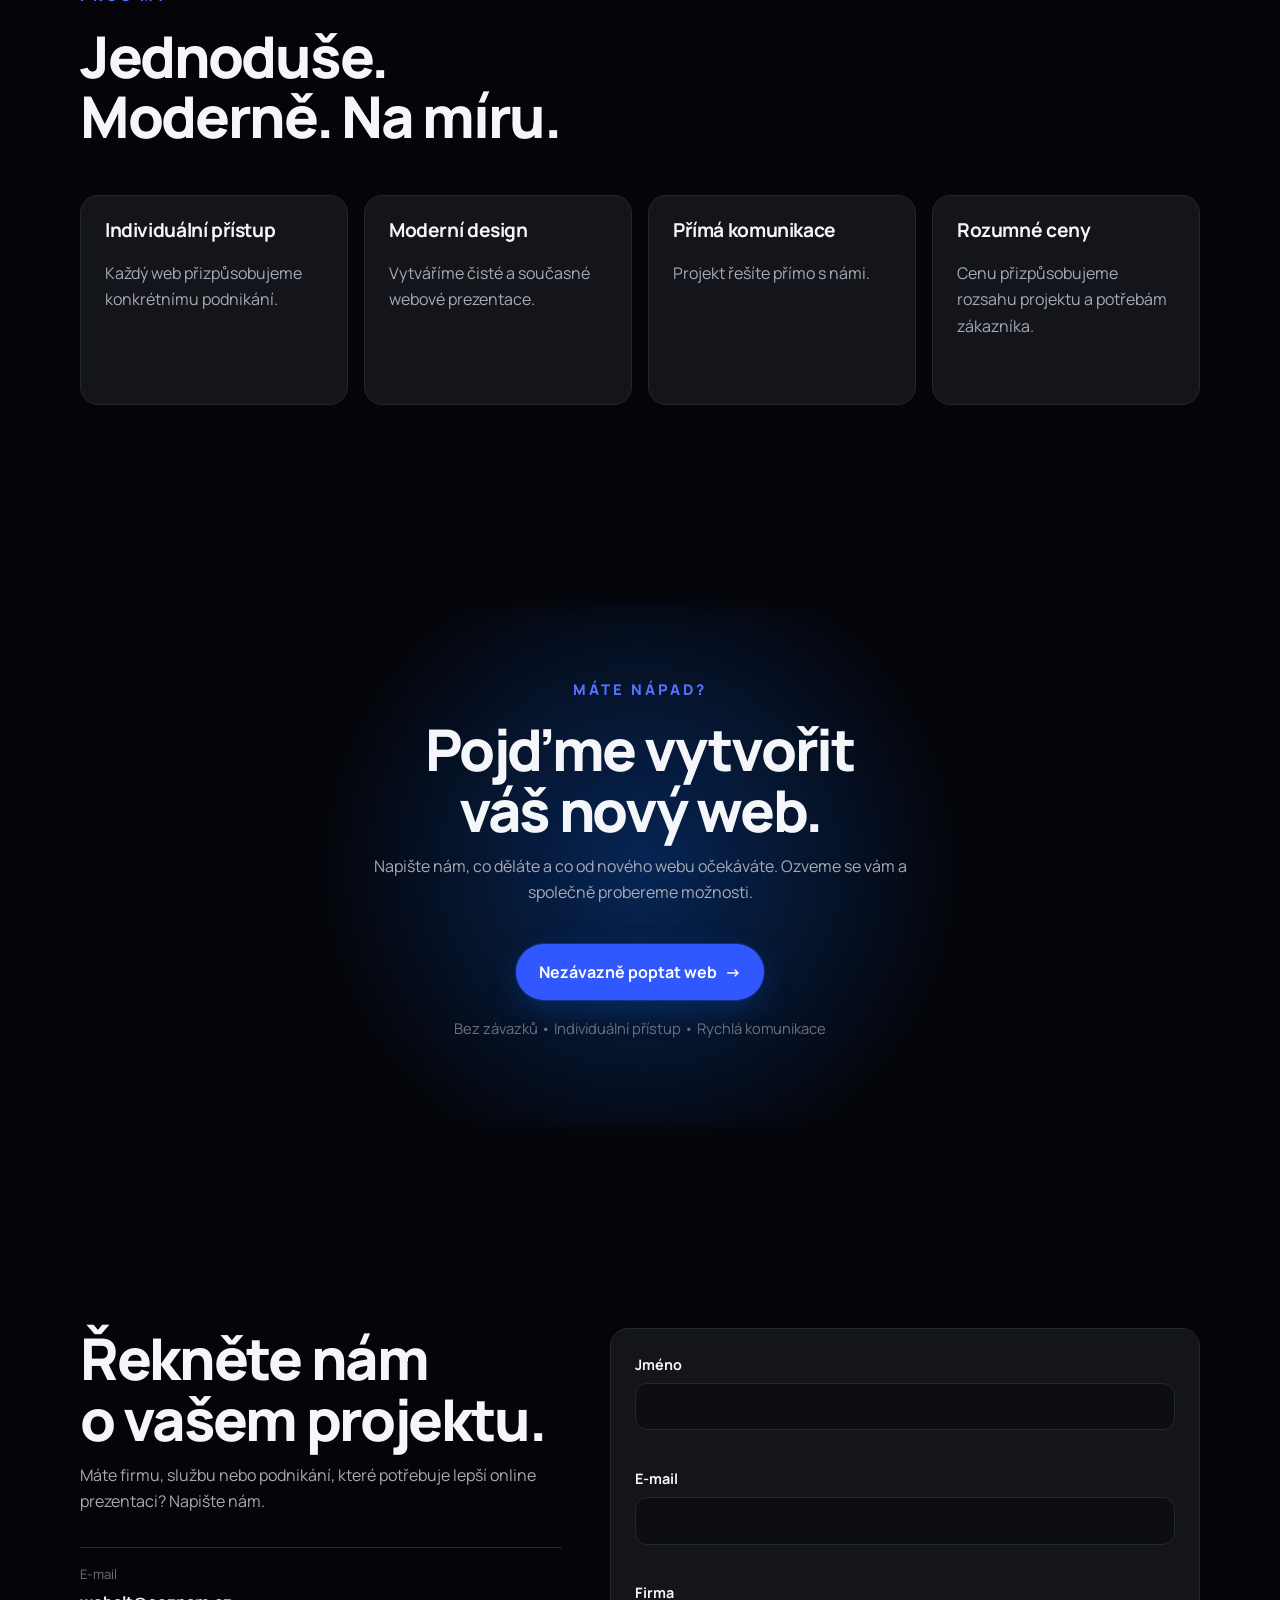
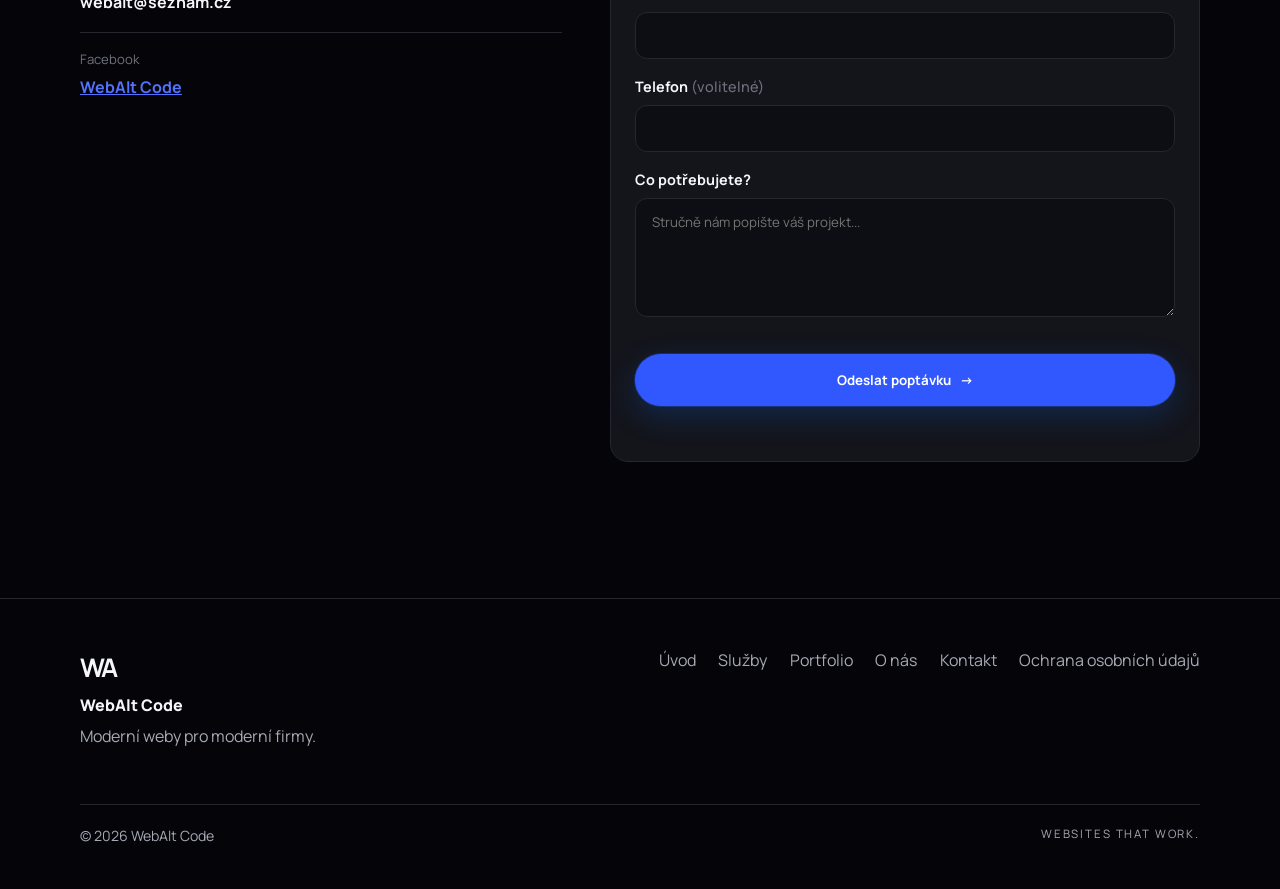
==== commit 4e42f0fb: "pridani ochrany osobnich udaju" ====
--- a/index.html
+++ b/index.html
@@ -450,6 +450,7 @@
           <li><a href="#portfolio">Portfolio</a></li>
           <li><a href="#o-nas">O nás</a></li>
           <li><a href="#kontakt">Kontakt</a></li>
+          <li><a href="./ochrana-osobnich-udaju.html">Ochrana osobních údajů</a></li>
         </ul>
       </nav>
     </div>
@@ -461,4 +462,4 @@
 
   <script src="./script.js"></script>
 </body>
-</html>+</html>
--- a/style.css
+++ b/style.css
@@ -956,6 +956,151 @@
 }
 
 /* -------------------------------------------------------------------------- */
+/* Ochrana osobních údajů */
+/* -------------------------------------------------------------------------- */
+
+.legal-main {
+  padding-top: var(--header-h);
+}
+
+.legal-hero {
+  position: relative;
+  overflow: hidden;
+  isolation: isolate;
+  padding: clamp(5rem, 10vw, 8rem) 0 4rem;
+  border-bottom: 1px solid var(--border);
+}
+
+.legal-hero__glow {
+  position: absolute;
+  z-index: -1;
+  top: -12rem;
+  left: 35%;
+  width: min(700px, 80vw);
+  height: 28rem;
+  background: radial-gradient(ellipse, rgba(10, 108, 250, 0.2), transparent 68%);
+  filter: blur(12px);
+}
+
+.legal-hero .eyebrow {
+  margin-bottom: 1rem;
+}
+
+.legal-hero h1 {
+  max-width: 800px;
+}
+
+.text-accent {
+  color: var(--blue-2);
+}
+
+.legal-intro {
+  max-width: 620px;
+  margin: 1.5rem 0 0.8rem;
+  color: var(--text-2);
+  font-size: 1.08rem;
+}
+
+.legal-updated {
+  color: var(--muted);
+  font-size: 0.84rem;
+}
+
+.legal-content {
+  padding: 5rem 0 7rem;
+  background: linear-gradient(180deg, var(--bg-alt), var(--bg));
+}
+
+.legal-content__inner {
+  display: grid;
+  grid-template-columns: minmax(200px, 0.65fr) minmax(0, 1.6fr);
+  gap: clamp(2rem, 7vw, 6rem);
+  align-items: start;
+}
+
+.legal-aside {
+  position: sticky;
+  top: calc(var(--header-h) + 2rem);
+  padding: 1.5rem;
+  background: var(--card);
+  border: 1px solid var(--border);
+  border-radius: var(--radius);
+}
+
+.legal-aside__mark {
+  display: inline-grid;
+  place-items: center;
+  width: 3rem;
+  height: 3rem;
+  border: 1px solid rgba(82, 114, 255, 0.4);
+  border-radius: 12px;
+  color: var(--blue-2);
+  font-weight: 800;
+}
+
+.legal-aside p {
+  color: var(--text-2);
+  font-size: 0.92rem;
+}
+
+.legal-aside a,
+.legal-section a {
+  color: var(--blue-2);
+  text-underline-offset: 0.2em;
+}
+
+.legal-sections {
+  display: grid;
+}
+
+.legal-section {
+  display: grid;
+  grid-template-columns: 4rem minmax(0, 1fr);
+  gap: 1.25rem;
+  padding: 1.8rem 0;
+  border-top: 1px solid var(--border);
+}
+
+.legal-section:first-child {
+  padding-top: 0;
+  border-top: 0;
+}
+
+.legal-section__number {
+  padding-top: 0.2rem;
+  color: var(--blue-2);
+  font-size: 0.82rem;
+  font-weight: 800;
+  letter-spacing: 0.08em;
+}
+
+.legal-section h2 {
+  margin-bottom: 0.9rem;
+  font-size: clamp(1.35rem, 2.3vw, 1.8rem);
+  letter-spacing: -0.03em;
+}
+
+.legal-section p {
+  margin: 0 0 0.9rem;
+  color: var(--text-2);
+}
+
+.legal-section p:last-child {
+  margin-bottom: 0;
+}
+
+.legal-section strong {
+  color: var(--text);
+}
+
+.legal-back {
+  min-height: 42px;
+  padding: 0.55rem 1rem;
+  text-decoration: none;
+  white-space: nowrap;
+}
+
+/* -------------------------------------------------------------------------- */
 /* Animace při načtení a scrollu */
 /* -------------------------------------------------------------------------- */
 
@@ -1045,6 +1190,16 @@
 
   .hero__scene {
     display: none;
+  }
+}
+
+@media (max-width: 760px) {
+  .legal-content__inner {
+    grid-template-columns: 1fr;
+  }
+
+  .legal-aside {
+    position: static;
   }
 }
 
@@ -1170,6 +1325,19 @@
     padding: 5.5rem 0;
   }
 
+  .legal-hero {
+    padding: 4.5rem 0 3rem;
+  }
+
+  .legal-content {
+    padding: 3rem 0 4rem;
+  }
+
+  .legal-section {
+    grid-template-columns: 2.8rem minmax(0, 1fr);
+    gap: 0.7rem;
+  }
+
   .service-grid,
   .timeline {
     grid-template-columns: 1fr;
@@ -1230,4 +1398,4 @@
     opacity: 1;
     transform: none;
   }
-}+}
